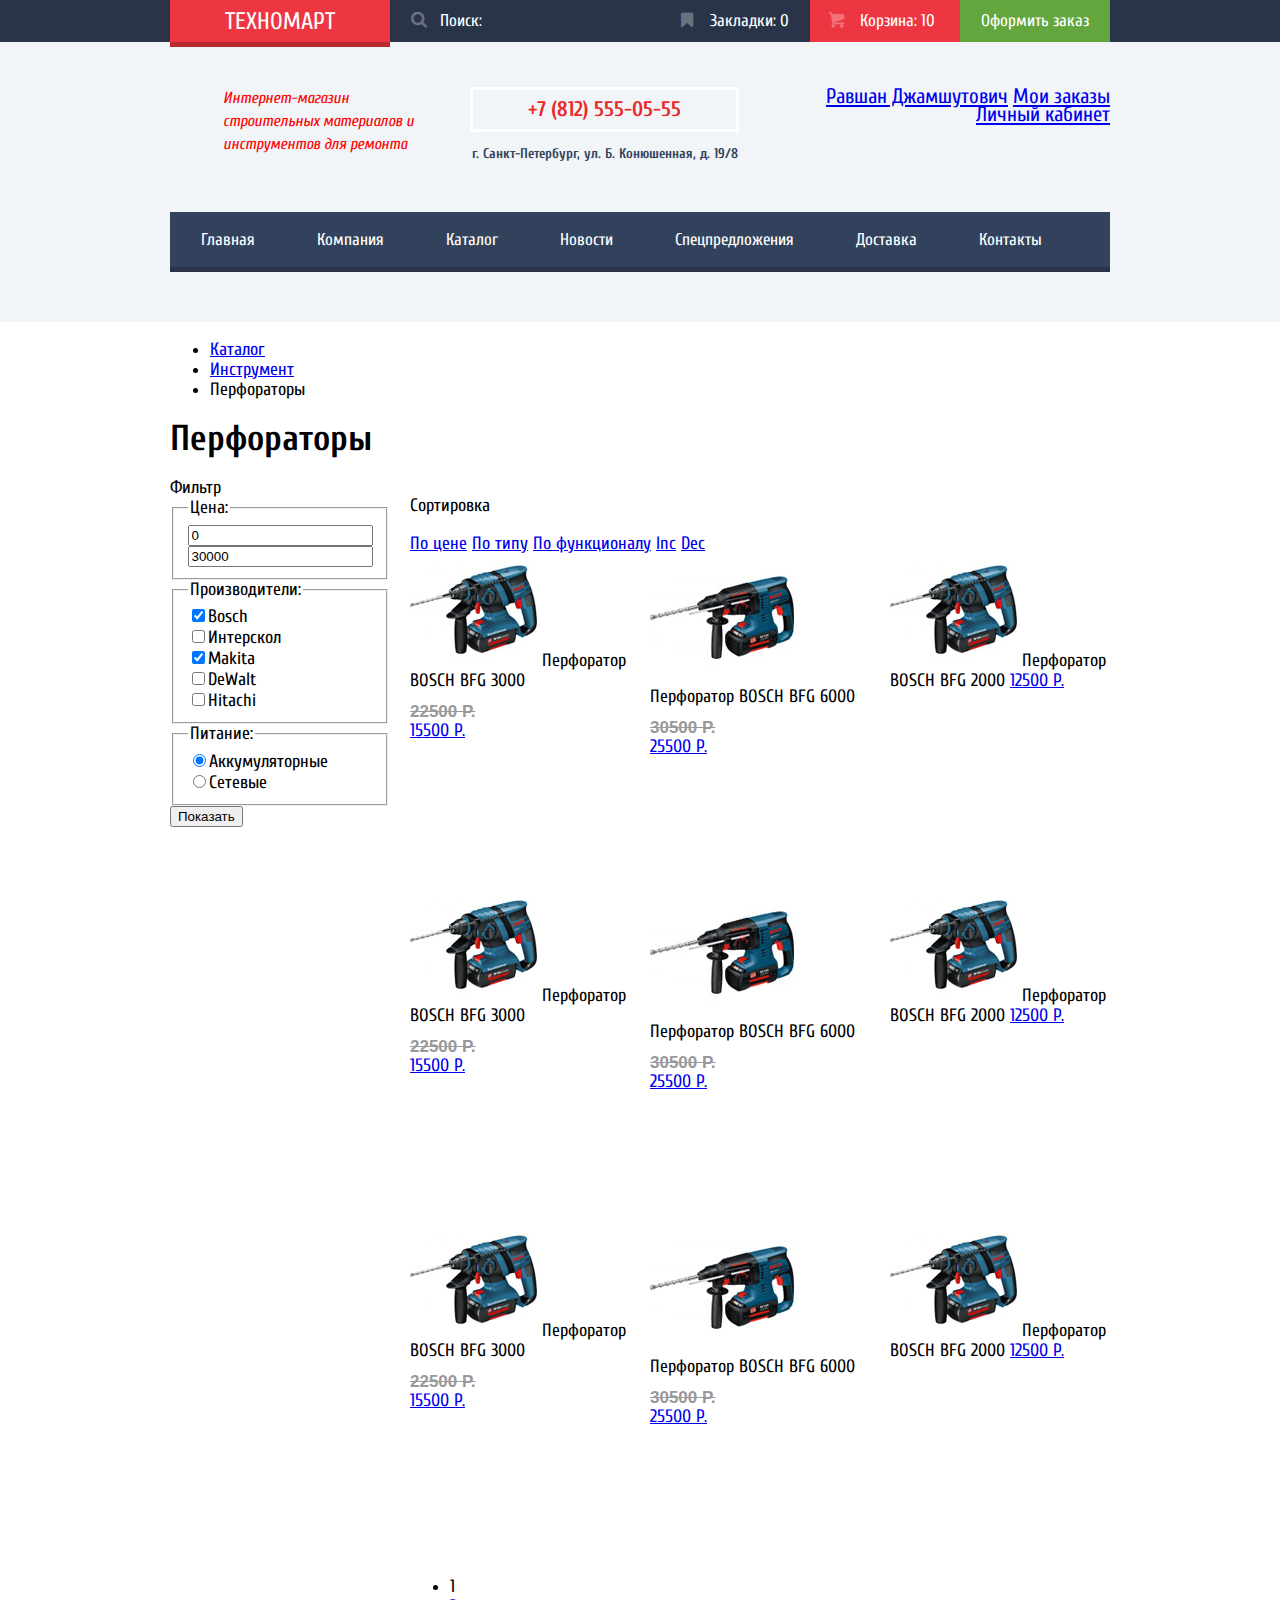
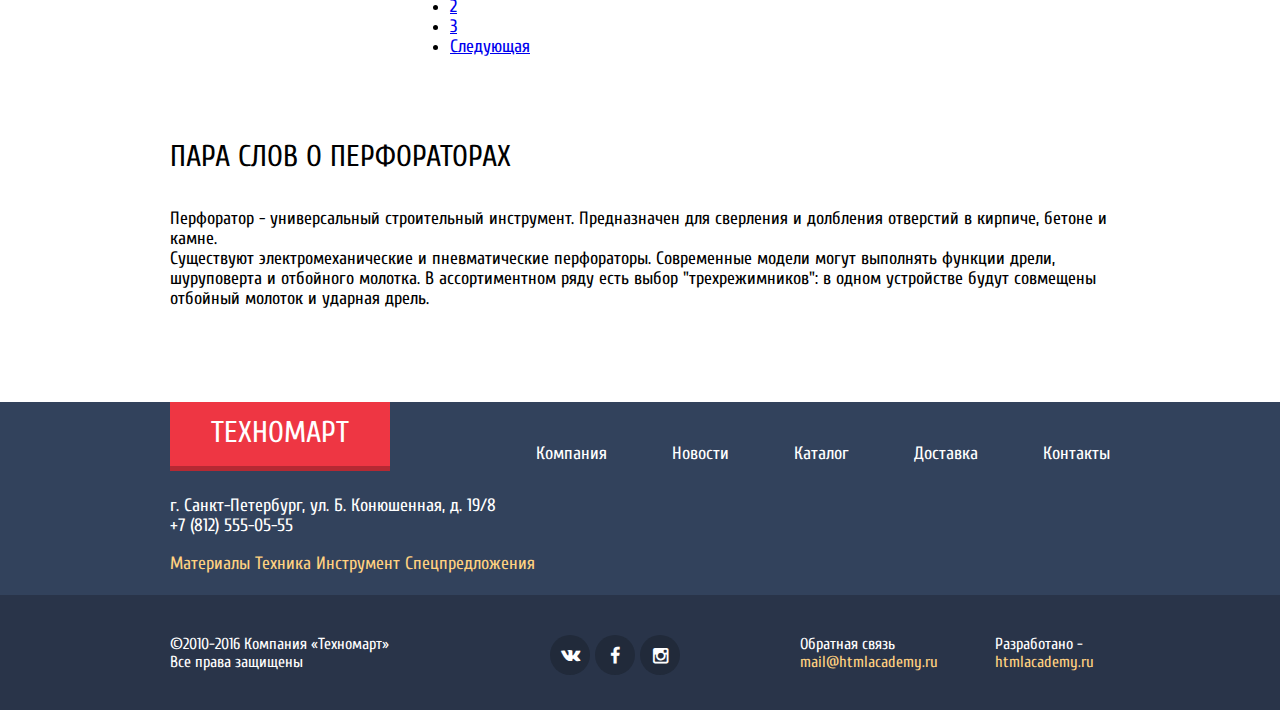
==== catalog.html @ 2d62b5fe "Стилизация блока контактов и футера." ====
<!DOCTYPE html>
<html>
  <head>
    <meta charset="utf-8">
    <title>Перфораторы</title>
    <link href='https://fonts.googleapis.com/css?family=Cuprum:400,400italic,700' rel='stylesheet' type='text/css'>
    <link href='https://fonts.googleapis.com/css?family=PT+Sans:700,400' rel='stylesheet' type='text/css'>
    <link href="css/style.css" rel="stylesheet">
  </head>
  <body>
    <header class="main-header">
      <div class="header-user-block">
        <div class="container clearfix">
          <a class="logo" href="#">Техномарт</a>
          <input type="search" name="search" id="search" value="Поиск:"><span></span>
          <a class="bookmarks" href="#">Закладки: 0</a>
          <a class="cart-full" href="#">Корзина: 10</a>
          <a class="cart-order" href="#">Оформить заказ</a>
        </div>
      </div>
      <div class="header">
        <div class="container clearfix">
          <div class="shop-description">Интернет-магазин строительных материалов и инструментов для ремонта</div>
          <div class="header-contacts">
            <div class="phone">+7 (812) 555-05-55</div>
            <div class="address">г. Санкт-Петербург, ул. Б. Конюшенная, д. 19/8</div>
          </div>
          <div class="authorization">
            <a class="prifile" href="#">Равшан Джамшутович</a>
            <a href="#">Мои заказы</a>
            <a href="#">Личный кабинет</a>
          </div>
          <nav class="header-navigation">
            <ul>
              <li><a href="#">Главная</a></li>
              <li><a href="#">Компания</a></li>
              <li><a href="#">Каталог</a></li>
              <li><a href="#">Новости</a></li>
              <li><a href="#">Спецпредложения</a></li>
              <li><a href="#">Доставка</a></li>
              <li><a href="#">Контакты</a></li>
            </ul>
          </nav>
        </div>
      </div>
    </header>

    <main class="container clearfix">
      <div class="breadcrumbs">
        <ul>
          <li><a href="#">Каталог</a></li>
          <li><a href="#">Инструмент</a></li>
          <li>Перфораторы</li>
        </ul>
      </div>
      <h1>Перфораторы</h1>
      <div class="filters">
        <span class="filter">Фильтр</span>
        <form action="#">
          <fieldset class="price">
            <legend>Цена:</legend>
            <div class="range-filter">
              <div class="range-controls">
                <div class="scale">
                  <div class="bar">
                  </div>
                </div>
                <div class="toggle min-toggle"></div>
                <div class="toggle max-toggle"></div>
              </div>
              <div class="price-controls">
                <input class="min-price" type="text" value="0">
                <input class="max-price" type="text" value="30000">
              </div>
            </div>
          </fieldset>
          <fieldset class="producers">
            <legend>Производители:</legend>
            <div class="label-input">
              <label for="producer1"><input type="checkbox" name="producer1" id="producer1" value="Bosch" checked>Bosch</label>
            </div>
            <div class="label-input">
              <label for="producer2"><input type="checkbox" name="producer2" id="producer2" value="Интерскол">Интерскол</label>
            </div>
            <div class="label-input">
              <label for="producer3"><input type="checkbox" name="producer3" id="producer3" value="Makita" checked>Makita</label>
            </div>
            <div class="label-input">
              <label for="producer4"><input type="checkbox" name="producer4" id="producer4" value="DeWalt">DeWalt</label>
            </div>
            <div class="label-input">
              <label for="producer5"><input type="checkbox" name="producer5" id="producer5" value="Hitachi">Hitachi</label>
            </div>
          </fieldset>
          <fieldset class="power">
            <legend>Питание:</legend>
            <div class="label-input">
              <label for="rechargable"><input type="radio" name="power" id="rechargable" value="rechargable" checked>Аккумуляторные</label>
            </div>
            <div class="label-input">
              <label for="net"><input type="radio" name="power" id="net" value="net">Сетевые</label>
            </div>
          </fieldset>
          <input type="submit" value="Показать">
        </form>
      </div>
      <div class="content">
        <div class="sorting">
          <p>Сортировка</p>
          <a href="#">По цене</a>
          <a href="#">По типу</a>
          <a href="#">По функционалу</a>
          <a class="sorting-inc" href="#">Inc</a>
          <a class="sorting-dec" href="#">Dec</a>
        </div>
        <section class="items">
          <div class="item">
            <img src="img/item-2.jpg" width="127" height="112" alt="Перфоратор Bosch BFG 3000">
            <span class="item-name">Перфоратор BOSCH BFG 3000</span>
            <span class="old-price">22500 Р.</span>
            <a href="#">15500 Р.</a>
          </div>
          <div class="item">
            <img src="img/item-3.jpg" width="144" height="128" alt="Перфоратор Bosch BFG 6000">
            <span class="item-name">Перфоратор BOSCH BFG 6000</span>
            <span class="old-price">30500 Р.</span>
            <a href="#">25500 Р.</a>
          </div>
          <div class="item">
            <img src="img/item-2.jpg" width="127" height="112" alt="Перфоратор Bosch BFG 2000">
            <span class="item-name">Перфоратор BOSCH BFG 2000</span>
            <a href="#">12500 Р.</a>
          </div>
          <div class="item">
            <img src="img/item-2.jpg" width="127" height="112" alt="Перфоратор Bosch BFG 3000">
            <span class="item-name">Перфоратор BOSCH BFG 3000</span>
            <span class="old-price">22500 Р.</span>
            <a href="#">15500 Р.</a>
          </div>
          <div class="item">
            <img src="img/item-3.jpg" width="144" height="128" alt="Перфоратор Bosch BFG 6000">
            <span class="item-name">Перфоратор BOSCH BFG 6000</span>
            <span class="old-price">30500 Р.</span>
            <a href="#">25500 Р.</a>
          </div>
          <div class="item">
            <img src="img/item-2.jpg" width="127" height="112" alt="Перфоратор Bosch BFG 2000">
            <span class="item-name">Перфоратор BOSCH BFG 2000</span>
            <a href="#">12500 Р.</a>
          </div>
          <div class="item">
            <img src="img/item-2.jpg" width="127" height="112" alt="Перфоратор Bosch BFG 3000">
            <span class="item-name">Перфоратор BOSCH BFG 3000</span>
            <span class="old-price">22500 Р.</span>
            <a href="#">15500 Р.</a>
          </div>
          <div class="item">
            <img src="img/item-3.jpg" width="144" height="128" alt="Перфоратор Bosch BFG 6000">
            <span class="item-name">Перфоратор BOSCH BFG 6000</span>
            <span class="old-price">30500 Р.</span>
            <a href="#">25500 Р.</a>
          </div>
          <div class="item">
            <img src="img/item-2.jpg" width="127" height="112" alt="Перфоратор Bosch BFG 2000">
            <span class="item-name">Перфоратор BOSCH BFG 2000</span>
            <a href="#">12500 Р.</a>
          </div>
        </section>
        <ul class="paginator">
          <li>1</li>
          <li><a href="#">2</a></li>
          <li><a href="#">3</a></li>
          <li><a href="#">Следующая</a></li>
        </ul>
      </div>
    </main>

    <section class="about-product">
      <div class="container">
        <div class="product-description">
          <h2>Пара слов о перфораторах</h2>
          <p>
            Перфоратор - универсальный строительный инструмент. Предназначен для сверления и долбления отверстий в кирпиче,
            бетоне и камне.<br>
            Существуют электромеханические и пневматические перфораторы. Современные модели могут выполнять функции дрели,
            шуруповерта и отбойного молотка. В ассортиментном ряду есть выбор "трехрежимников": в одном устройстве будут
            совмещены отбойный молоток и ударная дрель.
          </p>
        </div>
      </div>
    </section>

    <footer class="main-footer">
      <div class="container">
        <nav class="footer-navigation">
          <a class="logo">Техномарт</a>
          <ul>
            <li><a href="#">Компания</a></li>
            <li><a href="#">Новости</a></li>
            <li><a href="#">Каталог</a></li>
            <li><a href="#">Доставка</a></li>
            <li><a href="#">Контакты</a></li>
          </ul>
        </nav>
        <section class="footer-contacts clearfix">
          <p>
            г. Санкт-Петербург, ул. Б. Конюшенная, д. 19/8<br>
            +7 (812) 555-05-55
          </p>
          <a href="#">Материалы</a>
          <a href="#">Техника</a>
          <a href="#">Инструмент</a>
          <a href="#">Спецпредложения</a>
        </section>
      </div>
    </footer>
    <footer class="copyright-footer">
      <div class="container clearfix">
        <div class="copyright">
          &copy;2010-2016 Компания &laquo;Техномарт&raquo;<br>
          Все права защищены
        </div>
        <div class="copyright-footer-social">
          <a class="social-btn social-btn-vk" href="#">Вконтакте</a>
          <a class="social-btn social-btn-fb" href="#">Фейсбук</a>
          <a class="social-btn social-btn-inst" href="#">Инстаграм</a>
        </div>
        <div class="footer-mailto">
          Обратная связь<br>
          <a href="mailto:mail@htmlacademy.ru">mail@htmlacademy.ru</a>
        </div>
        <div class="footer-site">
          Разработано - <br>
          <a href="http://htmlacademy.ru">htmlacademy.ru</a>
        </div>
      </div>
    </footer>
  </body>
</html>
---- css/style.css ----
body {
  margin: 0;
  padding:0;
  color: black;
  font-weight: normal;
  font-family: 'Cuprum', 'Arial', sans-serif;
  font-size: 18px;
  line-height: 20px;
}

@font-face {
  font-weight: normal;
  font-style: normal;

  font-family: "symbols-technomart";
  src: url("../fonts/symbols-technomart.woff") format("woff"),
       url("../fonts/symbols-technomart.woff2") format("woff2");
}

[class^="icon-"]::before,
[class*=" icon-"]::before {
  display: inline-block;
  width: 1em;
  margin-right: 0.2em;
  margin-left: 0.2em;

  font-weight: normal;
  line-height: 1em;
  font-family: "symbols-technomart";
  text-align: center;
  text-transform: none;
  text-decoration: inherit;
  font-style: normal;
  font-variant: normal;

  speak: none;
}

.icon-left::before { content: "\3c"; } /* "&lt;" */
.icon-right::before { content: "\3e"; } /* "&gt;" */
.icon-basket::before { content: "\62"; } /* "b" */
.icon-facebook::before { content: "\66"; } /* "f" */
.icon-twitter::before { content: "\74"; } /* "t" */
.icon-vk::before { content: "\76"; } /* "v" */
.icon-up::before { content: "\2c4"; } /* "˄" */
.icon-down::before { content: "\2c5"; } /* "˅" */
.icon-left-big::before { content: "\2190"; } /* "←" */
.icon-right-big::before { content: "\2192"; } /* "→" */
.icon-login::before { content: "\2386"; } /* "⎆" */
.icon-logout::before { content: "\241b"; } /* "␛" */
.icon-up-dir::before { content: "\25b2"; } /* "▲" */
.icon-down-dir::before { content: "\25bc"; } /* "▼" */
.icon-circle::before { content: "\25cb"; } /* "○" */
.icon-circle-dot::before { content: "\25cf"; } /* "●" */
.icon-star::before { content: "\2605"; } /* "★" */
.icon-check-off::before { content: "\2610"; } /* "☐" */
.icon-check-on::before { content: "\2611"; } /* "☑" */
.icon-youtube::before { content: "\f39e"; } /* "" */
.icon-home::before { content: "🏠"; } /* "\1f3e0" */
.icon-user::before { content: "👨"; } /* "\1f468" */
.icon-phone::before { content: "📞"; } /* "\1f4de" */
.icon-instagramm::before { content: "📷"; } /* "\1f4f7" */
.icon-search::before { content: "🔍"; } /* "\1f50d" */
.icon-bookmark::before { content: "🔖"; } /* "\1f516" */

h1 {
  color: black;
  font-weight: bold;
  font-family: 'Cuprum', 'Arial', sans-serif;
  font-size: 36px;
  line-height: 30px;
}

h2 {
  font-weight: normal;
  font-family: 'Cuprum', 'Arial', sans-serif;
  font-size: 30px;
  line-height: 24px;
  color: black;
  text-transform: uppercase;
  margin: 0;
  margin-bottom: 40px;
  padding: 0;
}

h3 {
  color: #32425c;
  font-family: 'Cuprum', 'Arial', sans-serif;
  font-size: 36px;
  line-height: 24px;
  font-weight: normal;
  padding: 0;
  margin-top: 6px;
  margin-bottom: 27px;
  text-transform: uppercase;
}

.clearfix::after {
  content: "";
  display: table;
  clear: both;
}

.header {
  height: 280px;
  background-color: #f1f5f7;
  color: black;
}

.header-user-block a {
  color: white;
  text-decoration: none;
}

.header-user-block {
  height: 42px;
  background-color: #293449;
}

.header-user-block .container {
  font-size: 0;
}

a.logo {
  display: inline-block;
  vertical-align: middle;
  text-align: center;
  width: 220px;
  height: 32px;
  padding-top: 10px;
  background-color: #ee3643;
  box-shadow: 0 5px 0 0 #b52933;
  font-size: 24px;
  line-height: 24px;
  text-transform: uppercase;
  color: white;
}

a.logo:hover {
  background-color: #ca2c37;
}

a.logo:active {
  background-color: #ba2732;
}

input[type="search"] {
  display: inline-block;
  vertical-align: middle;
  width: 270px;
  padding-left: 50px;
  padding-top: 12px;
  padding-bottom: 12px;
  background-color: #293449;
  color: white;
  font-family: inherit;
  font-size: 17px;
  line-height: 18px;
  border: none;
}

input[type="search"]:hover {
  background-color: #212a3a;
}

input[type=search]+span {
  position: relative;
  display: inline-block;
  vertical-align: top;
}

input[type="search"]+span::before {
  content: "\1f50d";
  position: absolute;
  top: 11px;
  left: -250px;
  width: 17px;
  height: 17px;
  line-height: 17px;
  text-align: center;
  font-family: 'symbols-technomart';
  font-size: 17px;
  color: #ffffff;
  opacity: 0.3;
}

input[type="search"]:hover+span::before,
.bookmarks:hover::before,
.cart-empty:hover::before,
.cart-full:hover::before {
  opacity: 1;
}

input[type="search"]:focus {
  background-color: white;
  color: black;
}

input[type="search"]:focus+span::before {
  color: #ee3643;
  opacity: 1;
  outline: none;
}

.bookmarks {
  display: inline-block;
  vertical-align: middle;
  position: relative;
  width: 100px;
  font-size: 17px;
  line-height: 18px;
  padding-left: 50px;
  padding-top: 12px;
  padding-bottom: 12px;
}

.bookmarks:hover,
.cart-empty:hover {
  background-color: #212a3a;
}

.bookmarks:active,
.cart-empty:active {
  background-color: #161d29;
  opacity: 0.6;
}

.bookmarks::before {
  content: "\1f516";
  position: absolute;
  top: 12px;
  left: 18px;
  width: 17px;
  height: 17px;
  line-height: 18px;
  text-align: center;
  font-family: 'symbols-technomart';
  font-size: 17px;
  font-style: normal;
  color: #ffffff;
  opacity: 0.3;
}

.cart-empty,
.cart-full {
  display: inline-block;
  vertical-align: middle;
  position: relative;
  width: 100px;
  padding-left: 50px;
  padding-top: 12px;
  padding-bottom: 12px;
  font-size: 17px;
  line-height: 18px;
}

.cart-full {
  background-color: #ee3643;
}

.cart-order {
  display: inline-block;
  vertical-align: middle;
  right: 0;
  width: 150px;
  text-align: center;
  font-size: 17px;
  line-height: 42px;
  background-color: #63a63e;
}

.cart-order:hover {
  background-color: #5fbb2d;
}

.cart-order:active {
  background-color: #518534;
}

.cart-empty::before,
.cart-full::before {
  content: "\62";
  position: absolute;
  top: 12px;
  left: 18px;
  width: 17px;
  height: 17px;
  line-height: 18px;
  text-align: center;
  font-family: 'symbols-technomart';
  font-size: 17px;
  font-style: normal;
  color: #ffffff;
  opacity: 0.3;
}

.container {
  width: 940px;
  padding: 0 10px;
  margin: 0 auto;
}

.shop-description {
  float: left;
  width: 197px;
  padding-top: 45px;
  padding-left: 53px;
  font-family: 'Cuprum', 'Arial', sans-serif;
  font-style: italic;
  color: red;
  font-size: 16px;
  line-height: 23px;
}

.header-contacts {
  float: left;
  width: 270px;
  margin-left: 50px;
}

.header-contacts .phone {
  width: 263px;
  margin-top: 45px;
  margin-bottom: 10px;
  font-size: 21px;
  line-height: 39px;
  font-weight: bold;
  text-align: center;
  color: #e9292a;
  border: 3px solid white;
}

.header-contacts .address {
  min-width: 270px;
  text-align: center;
  font-size: 14px;
  font-weight: bold;
  line-height: 24px;
  color: #32425c;
}

.authorization {
  float: right;
  width: 300px;
  margin-top: 45px;
  text-align: right;
  font-size: 21px;
  line-height: 18px;
}

.login {
  display: inline-block;
  vertical-align: top;
  position: relative;
  text-align: left;
  color: #000000;
  text-decoration: none;
  width: 75px;
  background-color: white;
  padding-left: 45px;
  padding-top: 12px;
  padding-bottom: 12px;
}

.login::before {
  content: "\2386";
  position: absolute;
  top: 12px;
  left: 16px;
  width: 19px;
  height: 16px;
  line-height: 18px;
  text-align: center;
  font-family: 'symbols-technomart';
  font-size: 22px;
  font-style: normal;
  color: #c5c5c5;
}

.login:hover::before {
  color: #32425c;
}

.login:hover,
.registration:hover {
  color: #ee3643;
}

.login:active,
.registration:active {
  color: #b2b2b2;
}

.registration {
  display: inline-block;
  vertical-align: top;
  text-align: center;
  color: #000000;
  text-decoration: none;
  width: 150px;
  background-color: white;
  padding-top: 12px;
  padding-bottom: 12px;
}

.header-navigation {
  float: left;
  width: 940px;
  background-color: #32425c;
  margin-top: 46px;
  box-shadow: 0 5px 0 0 #293449;
}

.header-navigation ul {
  display: block;
  height: 55px;
  margin: 0;
  padding: 0;
  font-size: 0;
}

.header-navigation li {
  display: inline-block;
  vertical-align: top;
}

.header-navigation a {
  display: block;
  padding: 19px 31px;
  color: white;
  text-decoration: none;
  font-size: 17px;
  line-height: 17px;
}

.header-navigation a:hover {
  background-color: #293449;
}

.header-navigation a:active {
  background-color: #1d2739;
  color: #868c95;
}

.promo-block {
  margin-top: 60px;
  margin-bottom: 53px;
  position: relative;
}

.new::before {
  content: "new";
  position: absolute;
  top: 15px;
  right: 8px;
  font-family: 'PTSans', 'Arial', sans-serif;
  font-size: 16px;
  line-height: 18px;
  color: white;
  transform: rotate(45deg);
}

.promo {
  width: 277px;
  height: 100px;
  padding-top: 23px;
  padding-left: 23px;
  position: relative;
  margin-bottom: 20px;
  font-family: 'Cuprum', 'Arial', sans-serif;
}

.promo span {
  font-weight: bold;
  font-size: 24px;
  line-height: 30px;
  color: white;
}

.promo a {
  display: block;
  width: 135px;
  padding-top: 10px;
  padding-bottom: 10px;
  margin-top: 12px;
  font-size: 14px;
  line-height: 18px;
  color: white;
  text-align: center;
  text-transform: uppercase;
  text-decoration: none;
  border-radius: 3px;
  background-color: rgba(0,0,0,0.1);
}

.promo a:hover {
  background-color: rgba(0,0,0,0.2);
}

.promo a:active {
  background-color: rgba(0,0,0,0.3);
}

.materials {
  float: left;
  margin-right: 10px;
  background: #f6b22d url("../img/materials.png") no-repeat 210px 50%;
}

.tool {
  float: left;
  margin-left: 10px;
  margin-right: 10px;
  background: #4aafde url("../img/instruments.png") no-repeat 195px 50%;
}

.tech {
  float: left;
  margin-left: 10px;
  background: #cc79d1 url("../img/tech.png") no-repeat 190px 50%;
}

.view-port {
  float: left;
  width: 620px;
}

.slide {
  position: relative;
}

.slide-name {
  position: absolute;
  top: 27px;
  left: 25px;
  font-weight: bold;
  font-size: 36px;
  line-height: 30px;
  text-transform: uppercase;
  color: white;
}

.slide-description {
  position: absolute;
  top: 63px;
  left: 25px;
  font-family: 'PTSans', 'Arial', sans-serif;
  font-size: 18px;
  line-height: 24px;
  color: white;
}

.button {
  font-family: 'Cuprum', 'Arial', sans-serif;
  font-weight: normal;
  font-size: 14px;
  line-height: 18px;
  text-transform: uppercase;
  text-decoration: none;
  color: white;
  background-color: #ee3643;
  border-radius: 3px;
  padding-top: 10px;
  padding-bottom: 10px;
}

.button:hover {
  background-color: #ca2c37;
}

.button:active {
  background-color: #ba2732;
}

.promo-slider-btn {
  position: absolute;
  left: 25px;
  bottom: 22px;
  padding-left: 49px;
  padding-right: 45px;
}

.sale {
  float: right;
  background: #85d179 url("../img/sale.png") no-repeat 195px 50%;
}

.delivery {
  float: right;
  background: #f6b22d url("../img/delivery.png") no-repeat 190px 50%;
}

.item-list,
.producer-list {
  font-size: 0px;
  margin-top: 20px;
}

.popular-goods-header,
.popular-producers-header {
  height: 90px;
  padding-left: 30px;
  padding-right: 24px;
  background-color: #f7f3ec;
}

.popular-goods-header span,
.popular-producers-header span {
  display: inline-block;
  vertical-align: middle;
  float: left;
  margin-top: 32px;
  font-size: 30px;
  line-height: 30px;
  text-transform: uppercase;
  color: #32425c;
}

.popular-goods-btn,
.popular-producers-btn {
  display: inline-block;
  vertical-align: middle;
  width: 252px;
  text-align: center;
  float: right;
  margin-top: 25px;
}

.popular-goods-btn:hover,
.popular-producers-btn:hover {
  background-color: #ca2c37;
}

.popular-goods-btn:active,
.popular-producers-btn:active {
  background-color: #ba2732;
}

.popular-item {
  display: inline-block;
  vertical-align: top;
  position: relative;
  width: 220px;
  min-height: 315px;
  margin-right: 20px;
  margin-bottom: 20px;
  font-size: 18px;
  line-height: 20px;
  text-align: center;
  outline: 1px solid #e5e5e5;
}

.popular-item .img {
  position: relative;
  width: 218px;
  height: 180px;
}

.popular-item img,
.popular-producer img { /*картинка любого размера центруется внутри блока .img*/
  position: absolute;
  top: 0;
  left: 0;
  right: 0;
  bottom: 0;
  margin: auto;
}

.popular-item-name {
  font-family: 'PTSans', 'Arial', sans-serif;
  font-weight: bold;
  font-size: 18px;
  line-height: 20px;
}

.old-price {
  display: block;
  margin-top: 12px;
  font-family: 'PTSans', 'Arial', sans-serif;
  font-weight: bold;
  font-size: 17px;
  line-height: 18px;
  text-decoration: line-through;
  color: #999999;
}

.price-btn {
  display: block;
  position: absolute;
  bottom: 20px;
  left: 42px;
  width: 100px;
  font-family: 'PTSans', 'Arial', sans-serif;
  font-weight: bold;
  font-size: 17px;
  line-height: 18px;
  color: white;
  text-decoration: none;
  text-transform: uppercase;
  text-align: left;
  background-color: #ee3643;
  border-radius: 3px;
  padding-top: 10px;
  padding-bottom: 10px;
  padding-left: 34px;
}

.price-btn::after {
  content: "";
    position: absolute;
    top: 0;
    right: -19px;
    width: 0;
    height: 0;
    border-style: solid;
    border-width: 19px;
    border-color: #fff #fff #fff transparent;
}

.popular-producer {
  display: inline-block;
  vertical-align: top;
  width: 220px;
  height: 143px;
  margin-right: 20px;
  margin-bottom: 20px;
  font-size: 18px;
  outline: 1px solid #e5e5e5;
}

.popular-producer a {
  display: block;
  width: 100%;
  height: 100%;
  position: relative;
}

.popular-item:nth-child(4n),
.popular-producer:nth-child(4n) {
  margin-right: 0px;
}

.services {
  position: relative;
  background-color: #f2f6f8;
  margin-top: 65px;
  padding-top: 65px;
}

.services-header {
  margin-bottom: 60px;
}

.services-header p {
  font-family: 'PTSans', 'Arial', sans-serif;
  font-size: 13px;
  line-height: 24px;
}

.services-sections {
  display: block;
  position: relative;
  float: left;
  width: 240px;
  margin: 0;
  padding: 0;
}

.services-sections::after {
  position: absolute;
  content: "";
  width: 10px;
  height: 260px;
  right: 0;
  top: -35px;
  background: url("../img/service-shadow.png") no-repeat;
}

.services-sections li {
  display: block;
  width: 217px;
  background-color: #32425c;
  font-family: 'Cuprum', 'Arial', sans-serif;
  font-weight: bold;
  font-size: 21px;
  line-height: 30px;
  color: #ffffff;
  list-style: none;
  padding-top: 15px;
  padding-bottom: 15px;
  padding-left: 23px;
  border-top: 1px solid #405069;
  border-bottom: 1px solid #293449;
}

.services-sections li:hover {
  background-color: #293449;
}

.services-sections li.active {
  background-color: #ffffff;
  color: #32425c;
  border: none;
}

.service-description {
  float: left;
  width: 300px;
  margin-left: 80px;
}

.service-description p {
  font-family: 'PTSans', 'Arial', sans-serif;
  font-size: 13px;
  line-height: 24px;
}

.service {
  width: 100%;
  height: 284px;
}

.delivery-service {
  background: url("../img/service-delivery.png") no-repeat right bottom;
}

.guarantee-service {
  background: url("../img/service-guarantee.png") no-repeat right bottom;
}

.credit-service {
  background: url("../img/service-credit.png") no-repeat right bottom;
}

.about {
  margin-bottom: 85px;
  padding-top: 80px;
}

.about p {
  font-family: 'PTSans', 'Arial', sans-serif;
  font-size: 13px;
  line-height: 24px;
  margin-top: 20px;
  margin-bottom: 20px;
}

.transport-companies {
  margin: 0;
  padding: 0;
  padding-left: 36px;
  padding-bottom: 27px;
  list-style: none;
}

.transport-companies li {
  position: relative;
  margin-bottom: 18px;
}

.transport-companies li::before {
  position: absolute;
  content: "";
  left: -36px;
  top: 50%;
  width: 25px;
  height: 2px;
  background-color: #fb565a;
}

.more-btn {
  min-width: 220px;
  display: inline-block;
  vertical-align: middle;
  text-align: center;
}

.about-company {
  float: left;
  width: 550px;
}

.about-contacts {
  float: right;
  width: 300px;
}

.map {
  display: block;
  margin-bottom: 40px;
}

.feedback-btn {
  display: inline-block;
  vertical-align: middle;
  text-align: center;
  min-width: 300px;
}

.main-footer {
  height: 193px;
  background-color: #32425c;
  color: white;
}

.main-footer a {
  color: white;
  text-decoration: none;
}

.main-footer li>a:hover {
  text-decoration: underline;
}

.main-footer li>a:active {
  opacity: 0.5;
  text-decoration: none;
}

.main-footer .logo {
  font-size: 30px;
  line-height: 30px;
  padding-top: 16px;
  padding-bottom: 16px;
}

.footer-navigation ul {
  padding: 0;
  margin: 0;
  list-style: none;
  display: block;
  float: right;
  font-size: 18px;
  line-height: 24px;
}

.footer-navigation li {
  display: inline-block;
  vertical-align: bottom;
  margin-top: 40px;
  margin-left: 60px;
}

.copyright-footer {
  padding-top: 40px;
  padding-bottom: 35px;
  background-color: #293449;
  color: white;
  font-size: 16px;
  line-height: 18px;
}

.copyright-footer a {
  color: #ffd180;
  text-decoration: none;
}

.copyright {
  float: left;
  width: 230px;
}

.copyright-footer-social {
  float: left;
  width: 150px;
  margin-left: 150px;
  font-size: 0;
}

.social-btn {
  display: inline-block;
  vertical-align: middle;
  position: relative;
  width: 40px;
  height: 40px;
  margin-right: 5px;
  background-color: #212a3a;
  border-radius: 20px;
}

.social-btn-vk::before {
  content: "\76";
  position: absolute;
  top: 15px;
  left: 11px;
  text-align: center;
  font-family: 'symbols-technomart';
  font-size: 18px;
  line-height: 11px;
  color: #ffffff;
}

.social-btn-fb::before {
  content: "\66";
  position: absolute;
  top: 16px;
  left: 15px;
  text-align: center;
  font-family: 'symbols-technomart';
  font-size: 18px;
  line-height: 11px;
  color: #ffffff;
}

.social-btn-inst::before {
  content: "\1f4f7";
  position: absolute;
  top: 16px;
  left: 13px;
  text-align: center;
  font-family: 'symbols-technomart';
  font-size: 18px;
  line-height: 11px;
  color: #ffffff;
}

.footer-mailto {
  float: left;
  min-width: 140px;
  margin-left: 100px;
}

.footer-site {
  float: right;
  min-width: 115px;
}

.footer-contacts {
  margin-top: 30px;
}

.footer-contacts .address {
  float: left;
  width: 340px;
}

.footer-contacts ul {
  padding: 0;
  margin: 0;
  list-style: none;
  display: block;
  float: right;
  font-size: 18px;
  line-height: 24px;
}

.footer-contacts li {
  display: inline-block;
  vertical-align: top;
  margin-left: 60px;
}

.footer-contacts a {
  color: #ffd180;
}

/*---------------------------
Контент на странице каталога
-----------------------------*/
.filters {
  float: left;
  width: 220px;
}

.content {
  float: right;
  width: 700px;
}

.items {
  font-size: 0px;
}

.item {
  display: inline-block;
  vertical-align: top;
  width: 220px;
  min-height: 315px;
  margin-right: 20px;
  margin-bottom: 20px;
  font-size: 18px;
}

.item:nth-child(3n) {
  margin-right: 0px;
}

.about-product {
  padding-top: 70px;
  padding-bottom: 75px;
}

/*div, nav, main, header {
  outline: 1px solid black;
}*/
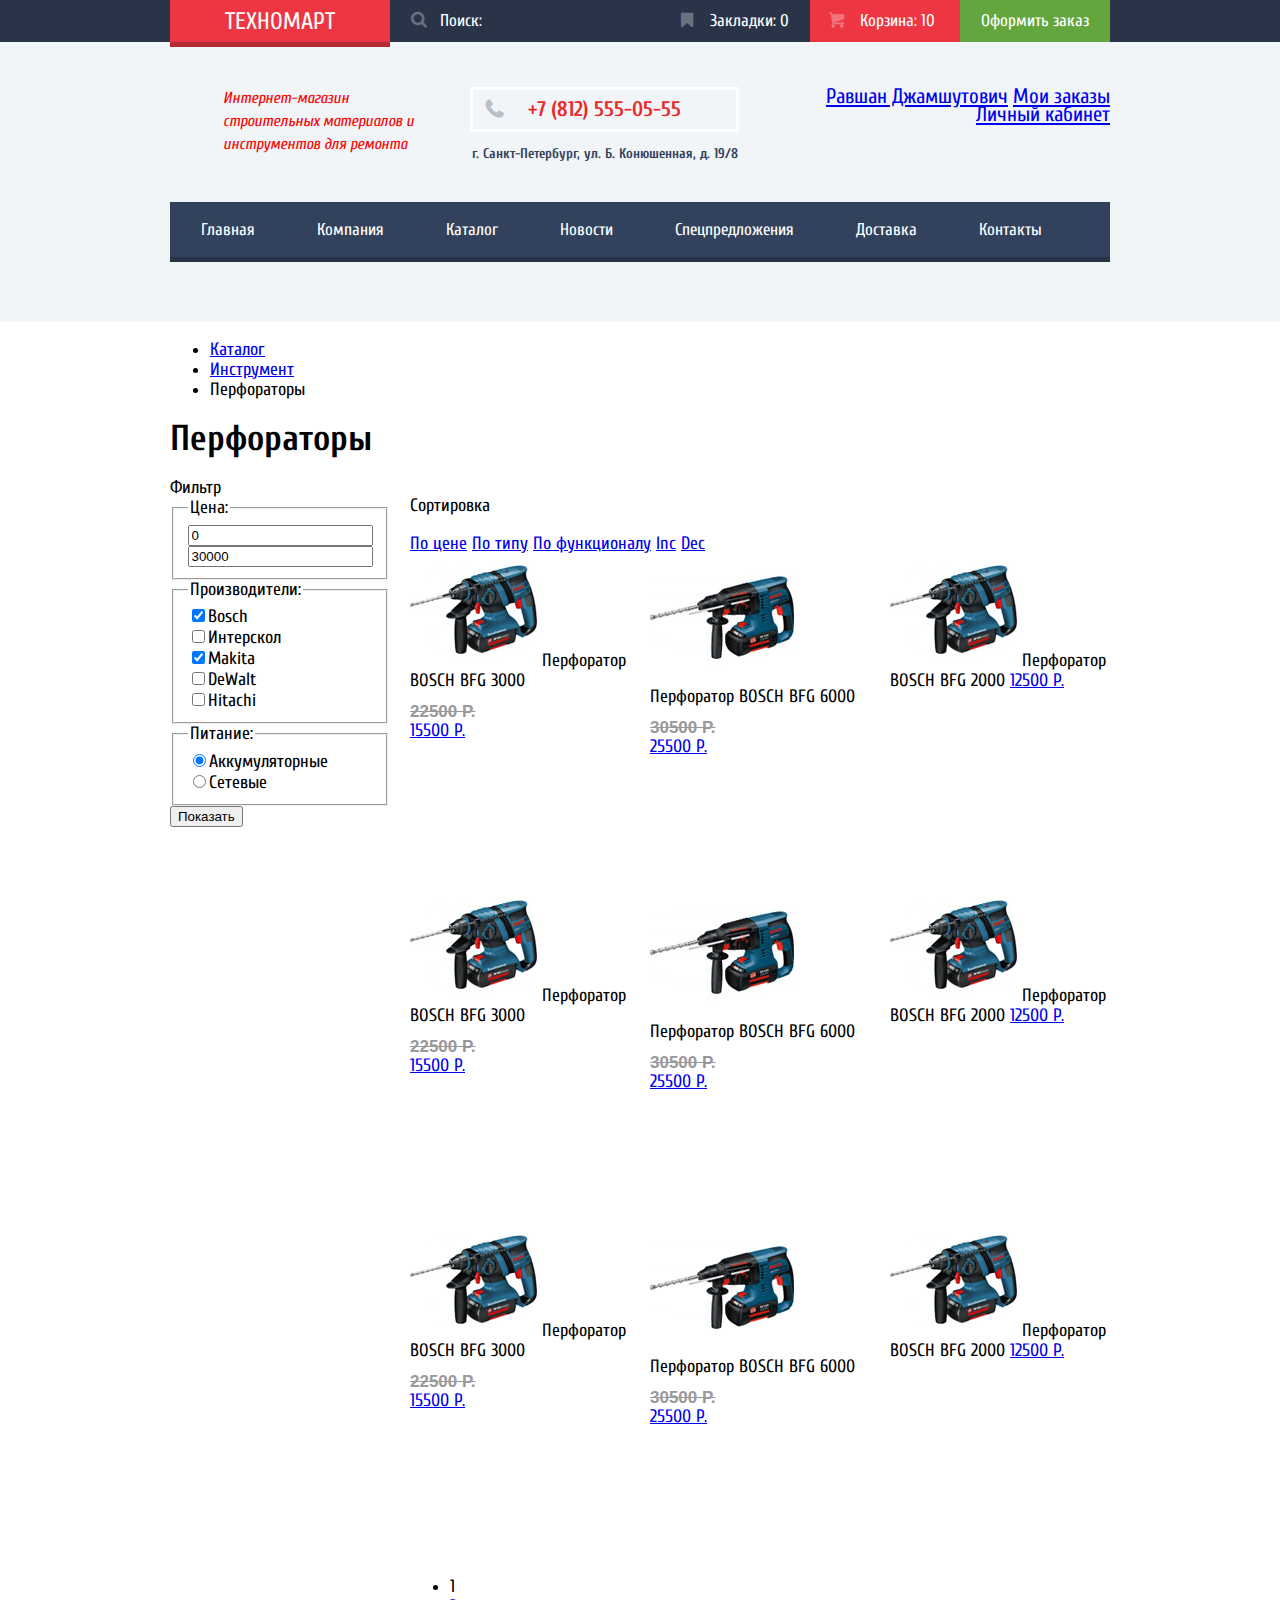
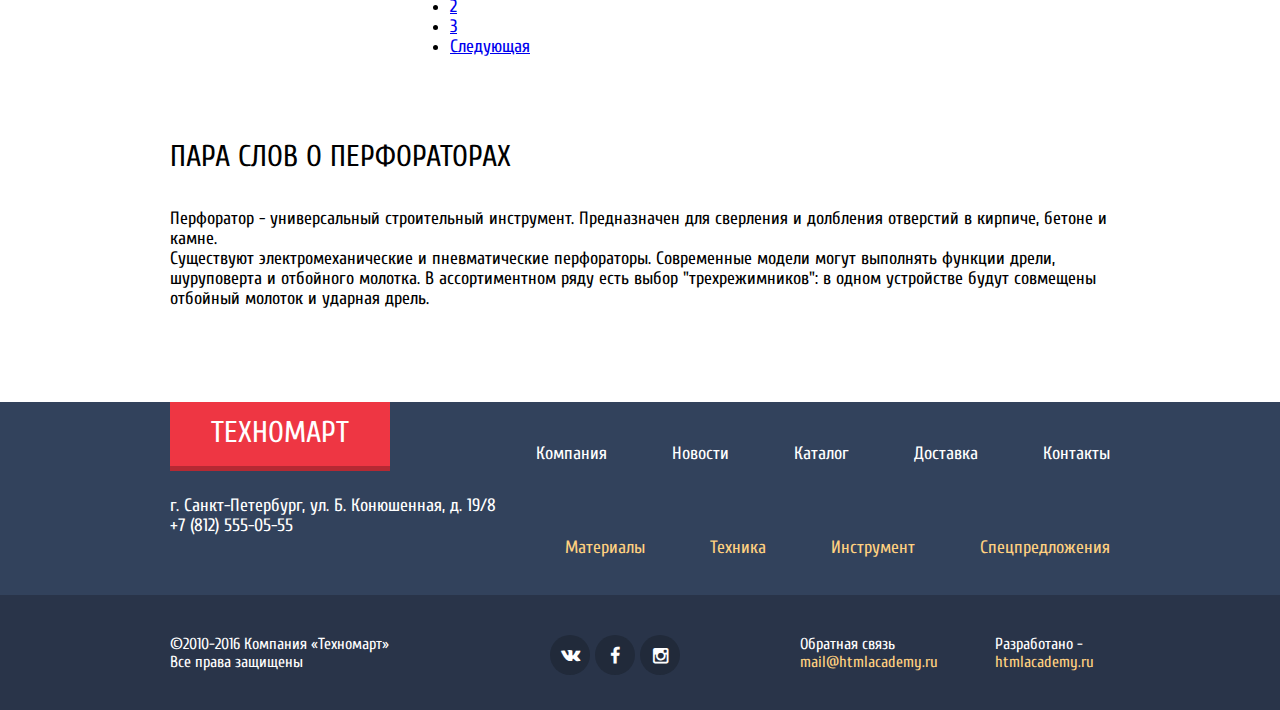
==== commit bc4a2a70: "Стилизация модальных окон" ====
--- a/catalog.html
+++ b/catalog.html
@@ -203,14 +203,16 @@
           </ul>
         </nav>
         <section class="footer-contacts clearfix">
-          <p>
+          <div class="address">
             г. Санкт-Петербург, ул. Б. Конюшенная, д. 19/8<br>
             +7 (812) 555-05-55
-          </p>
-          <a href="#">Материалы</a>
-          <a href="#">Техника</a>
-          <a href="#">Инструмент</a>
-          <a href="#">Спецпредложения</a>
+          </div>
+          <ul>
+            <li><a href="#">Материалы</a></li>
+            <li><a href="#">Техника</a></li>
+            <li><a href="#">Инструмент</a></li>
+            <li><a href="#">Спецпредложения</a></li>
+          </ul>
         </section>
       </div>
     </footer>
--- a/css/style.css
+++ b/css/style.css
@@ -90,8 +90,9 @@
   line-height: 24px;
   font-weight: normal;
   padding: 0;
+  margin: 0;
   margin-top: 6px;
-  margin-bottom: 27px;
+  margin-bottom: 35px;
   text-transform: uppercase;
 }
 
@@ -319,6 +320,7 @@
 }
 
 .header-contacts .phone {
+  position: relative;
   width: 263px;
   margin-top: 45px;
   margin-bottom: 10px;
@@ -328,6 +330,19 @@
   text-align: center;
   color: #e9292a;
   border: 3px solid white;
+}
+
+.header-contacts .phone::before {
+  content: "\1f4de";
+  position: absolute;
+  top: 10px;
+  left: 13px;
+  text-align: center;
+  font-family: 'symbols-technomart';
+  font-size: 22px;
+  line-height: 18px;
+  font-style: normal;
+  color: #b7bfc8;
 }
 
 .header-contacts .address {
@@ -407,7 +422,7 @@
   float: left;
   width: 940px;
   background-color: #32425c;
-  margin-top: 46px;
+  margin-top: 36px;
   box-shadow: 0 5px 0 0 #293449;
 }
 
@@ -449,15 +464,14 @@
 }
 
 .new::before {
-  content: "new";
-  position: absolute;
-  top: 15px;
-  right: 8px;
-  font-family: 'PTSans', 'Arial', sans-serif;
-  font-size: 16px;
-  line-height: 18px;
-  color: white;
-  transform: rotate(45deg);
+  position: absolute;
+  top: 0;
+  right: 0;
+  width: 60px;
+  height: 60px;
+  content: '';
+  background: #000;
+  background: url('../img/new-flag.png') no-repeat 0 0;
 }
 
 .promo {
@@ -523,10 +537,43 @@
 .view-port {
   float: left;
   width: 620px;
+  position: relative;
+}
+
+.icon-left,
+.icon-right {
+    position: absolute;
+    width: 22px;
+    height: 40px;
+    top: 114px;
+    font-size: 45px;
+    line-height: 18px;
+    color: white;
+    cursor: pointer;
+}
+
+.icon-left {
+  left: 25px;
+}
+
+.icon-right {
+  right: 25px;
+}
+
+.icon-left::before,
+.icon-right::before {
+  width: 22px;
+  margin: 0;
+}
+
+.icon-left:hover,
+.icon-right:hover {
+  opacity: 0.5;
 }
 
 .slide {
   position: relative;
+  display: none;
 }
 
 .slide-name {
@@ -544,7 +591,6 @@
   position: absolute;
   top: 63px;
   left: 25px;
-  font-family: 'PTSans', 'Arial', sans-serif;
   font-size: 18px;
   line-height: 24px;
   color: white;
@@ -650,6 +696,20 @@
   outline: 1px solid #e5e5e5;
 }
 
+.popular-item:hover,
+.popular-producer:hover {
+  box-shadow: 0 10px 25px rgba(41,52,73,0.5);
+  outline: none;
+}
+
+.popular-item:hover .item-buy {
+  display: block;
+}
+
+.item-buy {
+  display: none;
+}
+
 .popular-item .img {
   position: relative;
   width: 218px;
@@ -664,6 +724,79 @@
   right: 0;
   bottom: 0;
   margin: auto;
+}
+
+.item-buy {
+  position: absolute;
+  top: 0;
+  left: 0;
+  width: 100%;
+  height: 180px;
+  background-color: white;
+}
+
+.to-cart {
+  display: block;
+  position: relative;
+  width: 134px;
+  margin-top: 45px;
+  margin-bottom: 7px;
+  margin-right: auto;
+  margin-left: auto;
+  text-align: center;
+  font-size: 14px;
+  text-transform: uppercase;
+  text-decoration: none;
+  color: white;
+  background-color: #63a63e;
+  padding-top: 10px;
+  padding-bottom: 10px;
+  border-radius: 3px;
+  box-shadow: inset 0 -3px 0 0 #367315;
+}
+
+.to-cart:hover {
+  background-color: #5fbb2d;
+}
+
+.to-cart:active {
+  background-color: #518534;
+  box-shadow: none;
+}
+
+.icon-basket::before {
+  position: absolute;
+  top: 11px;
+  left: 13px;
+  opacity: 0.3;
+}
+
+.icon-basket:hover::before {
+  opacity: 1;
+}
+
+.to-bookmarks {
+  display: block;
+  width: 128px;
+  margin-right: auto;
+  margin-left: auto;
+  text-align: center;
+  font-size: 14px;
+  text-transform: uppercase;
+  text-decoration: none;
+  color: #32425c;
+  padding-top: 7px;
+  padding-bottom: 7px;
+  border: 3px solid #63a63e;
+  border-radius: 3px;
+}
+
+.to-bookmarks:hover {
+  border-color: #32425c;
+}
+
+.to-bookmarks:active {
+  opacity: 0.3;
 }
 
 .popular-item-name {
@@ -707,14 +840,14 @@
 
 .price-btn::after {
   content: "";
-    position: absolute;
-    top: 0;
-    right: -19px;
-    width: 0;
-    height: 0;
-    border-style: solid;
-    border-width: 19px;
-    border-color: #fff #fff #fff transparent;
+  position: absolute;
+  top: 0;
+  right: -19px;
+  width: 0;
+  height: 0;
+  border-style: solid;
+  border-width: 19px;
+  border-color: #fff #fff #fff transparent;
 }
 
 .popular-producer {
@@ -726,6 +859,11 @@
   margin-bottom: 20px;
   font-size: 18px;
   outline: 1px solid #e5e5e5;
+}
+
+.popular-producer:active {
+  box-shadow: 0 4px 10px 0 rgba(41,52,73,0.5);
+  opacity: 0.3;
 }
 
 .popular-producer a {
@@ -805,7 +943,7 @@
 
 .service-description {
   float: left;
-  width: 300px;
+  width: 380px;
   margin-left: 80px;
 }
 
@@ -818,6 +956,11 @@
 .service {
   width: 100%;
   height: 284px;
+  display: none;
+}
+
+.show-content {
+  display: block;
 }
 
 .delivery-service {
@@ -830,6 +973,14 @@
 
 .credit-service {
   background: url("../img/service-credit.png") no-repeat right bottom;
+}
+
+.credit-btn {
+  display: inline-block;
+  vertical-align: middle;
+  width: 195px;
+  margin-top: 15px;
+  text-align: center;
 }
 
 .about {
@@ -883,6 +1034,7 @@
 .about-contacts {
   float: right;
   width: 300px;
+  position: relative;
 }
 
 .map {
@@ -890,11 +1042,142 @@
   margin-bottom: 40px;
 }
 
+.modal-content-map {
+  position: fixed;
+  display: none;
+  top: 50%;
+  left: 50%;
+  width: 940px;
+  height: 446px;
+  margin-top: -233px;
+  margin-left: -470px;
+  background: #e9e5dc url("../img/map.jpg") no-repeat;
+  box-shadow: 0 0 16px 1px rgba(35,31,32,0.5);
+}
+
 .feedback-btn {
   display: inline-block;
   vertical-align: middle;
   text-align: center;
   min-width: 300px;
+}
+
+.popup {
+  position: absolute;
+  display: none;
+}
+
+.show-popup {
+  display: block;
+}
+
+.popup-close {
+  position: absolute;
+  top: 9px;
+  right: 9px;
+  width: 21px;
+  height: 21px;
+  cursor: pointer;
+}
+
+.popup-close::before {
+  content: "";
+  position: absolute;
+  top: 8px;
+  left: -2px;
+  width: 25px;
+  height: 6px;
+  transform: rotate(45deg);
+  background-color: #ee3643;
+}
+
+.popup-close::after {
+  content: "";
+  position: absolute;
+  top: 8px;
+  left: -2px;
+  width: 25px;
+  height: 6px;
+  transform: rotate(135deg);
+  background-color: #ee3643;
+}
+
+.write-us {
+  width: 620px;
+  height: 375px;
+  left: -480px;
+  top: 120px;
+  padding-top: 47px;
+  background-color: white;
+  box-shadow: 0 20px 40px 0 rgba(0,1,1,0.75);
+  border-top: 7px solid #ee3643;
+}
+
+.write-us .name {
+  width: 216px;
+  float: left;
+  margin-left: 80px;
+}
+
+.write-us .e-mail {
+  width: 216px;
+  float: right;
+  margin-right: 80px;
+}
+
+.write-us input,
+.write-us textarea {
+  border: 2px solid #d7dcde;
+  border-radius: 3px;
+
+  font-family: 'PTSans', 'Arial', sans-serif;
+  font-size: 13px;
+  line-height: 18px;
+}
+
+.write-us input {
+  width: 200px;
+  height: 33px;
+  padding-left: 12px;
+  margin-bottom: 22px;
+}
+
+label[for="text"] {
+  display: block;
+  margin-left: 80px;
+  margin-right: 80px;
+}
+
+.write-us textarea {
+  padding: 10px 12px ;
+  margin-bottom: 37px;
+  width: 434px;
+  height: 90px;
+  margin-left: 80px;
+}
+
+.write-us label {
+  display: block;
+  margin-bottom: 8px;
+}
+
+.write-us .btn {
+  height :75px;
+  padding-top: 37px;
+  background-color: #f1f1f1;
+  text-align: center;
+}
+
+.write-us .button {
+  display: block;
+  width: 460px;
+  margin-left: auto;
+  margin-right: auto;
+  font-family: 'Cuprum', 'Arial', sans-serif;
+  font-size: 14px;
+  line-height: 18px;
+  border: none;
+  border-radius: 3px;
 }
 
 .main-footer {
@@ -978,6 +1261,10 @@
   border-radius: 20px;
 }
 
+.social-btn:hover {
+  background-color: #ee3643;
+}
+
 .social-btn-vk::before {
   content: "\76";
   position: absolute;
@@ -1018,6 +1305,16 @@
   float: left;
   min-width: 140px;
   margin-left: 100px;
+}
+
+.footer-mailto a:hover,
+.footer-site a:hover {
+  text-decoration: underline;
+}
+
+.footer-mailto a:active,
+.footer-site a:active {
+  color: #ee3643;
 }
 
 .footer-site {
@@ -1089,7 +1386,3 @@
   padding-top: 70px;
   padding-bottom: 75px;
 }
-
-/*div, nav, main, header {
-  outline: 1px solid black;
-}*/
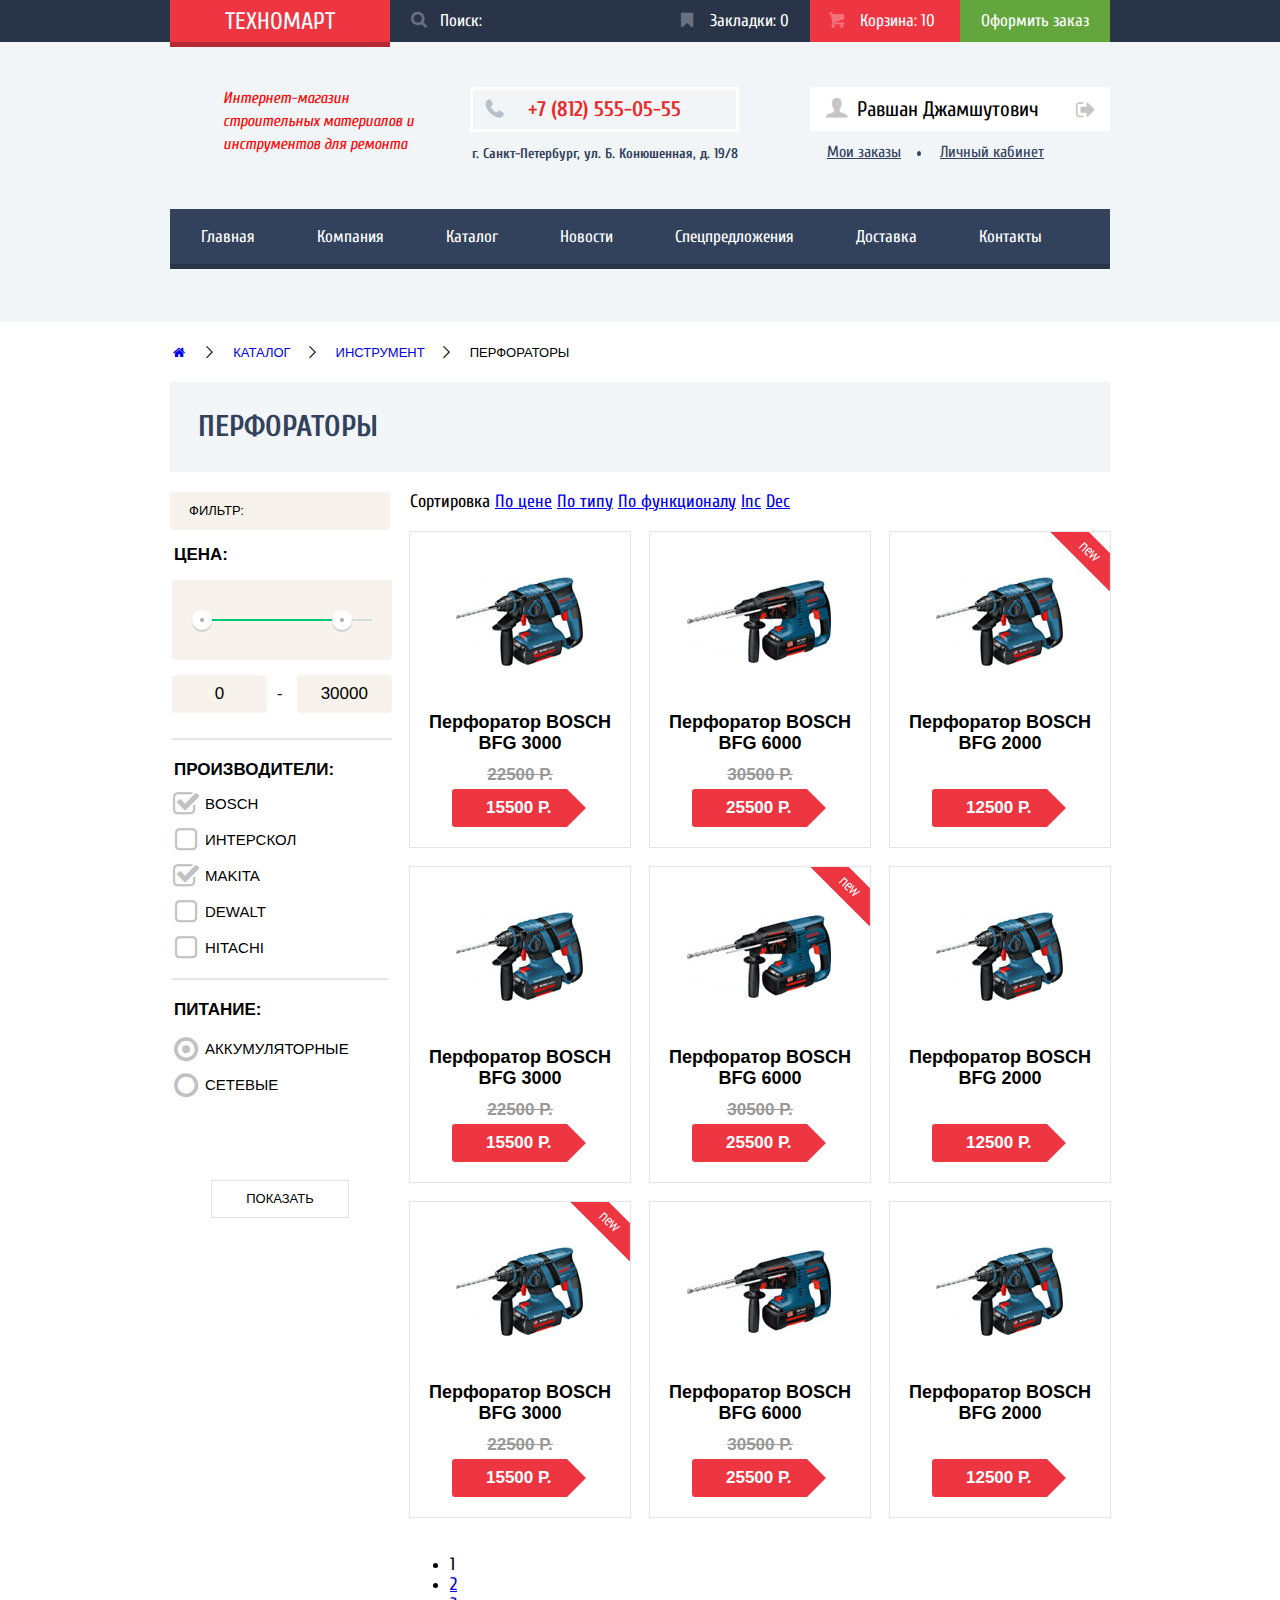
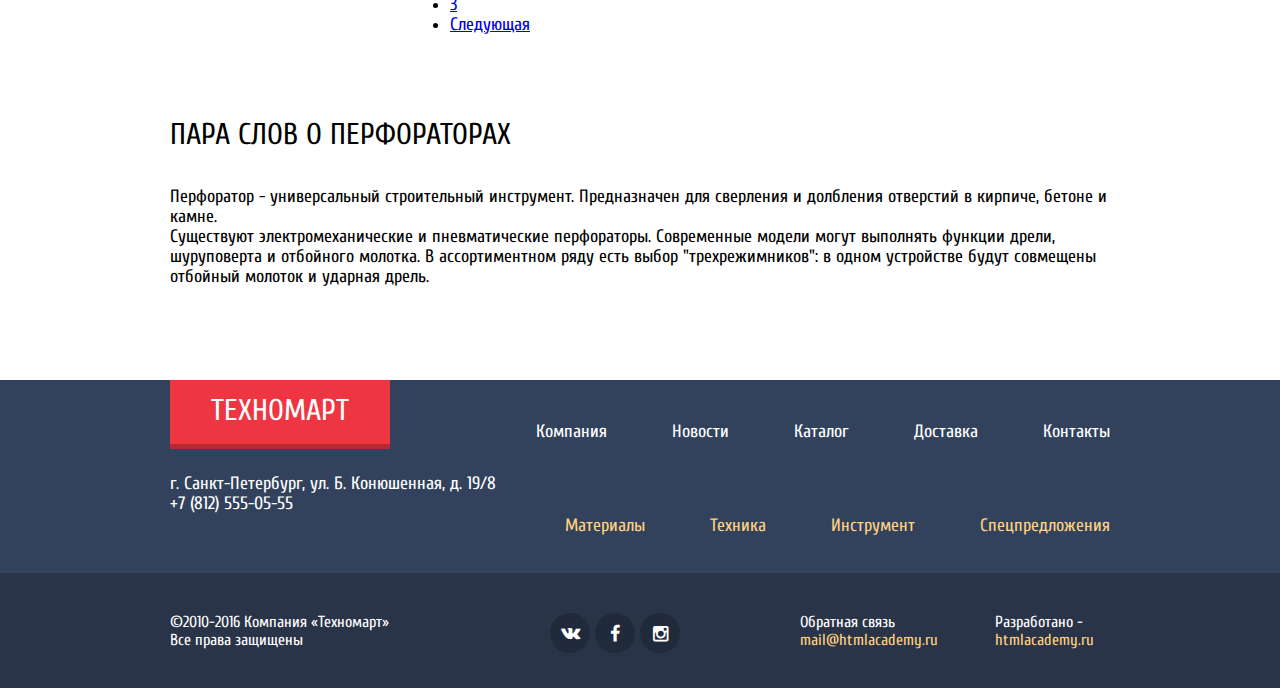
==== commit dfbe3b8e: "Стилизация фильтров и контента на странице каталога" ====
--- a/catalog.html
+++ b/catalog.html
@@ -25,10 +25,13 @@
             <div class="phone">+7 (812) 555-05-55</div>
             <div class="address">г. Санкт-Петербург, ул. Б. Конюшенная, д. 19/8</div>
           </div>
-          <div class="authorization">
-            <a class="prifile" href="#">Равшан Джамшутович</a>
-            <a href="#">Мои заказы</a>
-            <a href="#">Личный кабинет</a>
+          <div class="authorized">
+            <a class="icon-user" href="#">Равшан Джамшутович</a>
+            <a class="icon-logout" href="#"></a>
+            <div class="authorized-extra">
+              <a href="#">Мои заказы</a>
+              <a href="#">Личный кабинет</a>
+            </div>
           </div>
           <nav class="header-navigation">
             <ul>
@@ -46,17 +49,16 @@
     </header>
 
     <main class="container clearfix">
-      <div class="breadcrumbs">
-        <ul>
-          <li><a href="#">Каталог</a></li>
-          <li><a href="#">Инструмент</a></li>
-          <li>Перфораторы</li>
-        </ul>
-      </div>
+      <ul class="breadcrumbs">
+        <li><a class="icon-home" href="index.html"></a></li>
+        <li><a href="#">Каталог</a></li>
+        <li><a href="#">Инструмент</a></li>
+        <li><a>Перфораторы</a></li>
+      </ul>
       <h1>Перфораторы</h1>
       <div class="filters">
-        <span class="filter">Фильтр</span>
-        <form action="#">
+        <span class="filter">Фильтр:</span>
+        <form action="#" method="post">
           <fieldset class="price">
             <legend>Цена:</legend>
             <div class="range-filter">
@@ -69,7 +71,7 @@
                 <div class="toggle max-toggle"></div>
               </div>
               <div class="price-controls">
-                <input class="min-price" type="text" value="0">
+                <input class="min-price" type="text" value="0"><span>-</span>
                 <input class="max-price" type="text" value="30000">
               </div>
             </div>
@@ -77,28 +79,42 @@
           <fieldset class="producers">
             <legend>Производители:</legend>
             <div class="label-input">
-              <label for="producer1"><input type="checkbox" name="producer1" id="producer1" value="Bosch" checked>Bosch</label>
-            </div>
-            <div class="label-input">
-              <label for="producer2"><input type="checkbox" name="producer2" id="producer2" value="Интерскол">Интерскол</label>
-            </div>
-            <div class="label-input">
-              <label for="producer3"><input type="checkbox" name="producer3" id="producer3" value="Makita" checked>Makita</label>
-            </div>
-            <div class="label-input">
-              <label for="producer4"><input type="checkbox" name="producer4" id="producer4" value="DeWalt">DeWalt</label>
-            </div>
-            <div class="label-input">
-              <label for="producer5"><input type="checkbox" name="producer5" id="producer5" value="Hitachi">Hitachi</label>
+              <label for="producer1"><input type="checkbox" name="producer1" id="producer1" value="Bosch" checked>Bosch
+                <span class="checkbox-indicator icon-check-on"></span>
+              </label>
+            </div>
+            <div class="label-input">
+              <label for="producer2"><input type="checkbox" name="producer2" id="producer2" value="Интерскол">Интерскол
+                <span class="checkbox-indicator icon-check-off"></span>
+              </label>
+            </div>
+            <div class="label-input">
+              <label for="producer3"><input type="checkbox" name="producer3" id="producer3" value="Makita" checked>Makita
+                <span class="checkbox-indicator icon-check-on"></span>
+              </label>
+            </div>
+            <div class="label-input">
+              <label for="producer4"><input type="checkbox" name="producer4" id="producer4" value="DeWalt">DeWalt
+                <span class="checkbox-indicator icon-check-off"></span>
+              </label>
+            </div>
+            <div class="label-input">
+              <label for="producer5"><input type="checkbox" name="producer5" id="producer5" value="Hitachi">Hitachi
+                <span class="checkbox-indicator icon-check-off"></span>
+              </label>
             </div>
           </fieldset>
           <fieldset class="power">
             <legend>Питание:</legend>
             <div class="label-input">
-              <label for="rechargable"><input type="radio" name="power" id="rechargable" value="rechargable" checked>Аккумуляторные</label>
-            </div>
-            <div class="label-input">
-              <label for="net"><input type="radio" name="power" id="net" value="net">Сетевые</label>
+              <label for="rechargable"><input type="radio" name="power" id="rechargable" value="rechargable" checked>Аккумуляторные
+                <span class="radio-btn icon-circle-dot"></span>
+              </label>
+            </div>
+            <div class="label-input">
+              <label for="net"><input type="radio" name="power" id="net" value="net">Сетевые
+                <span class="radio-btn icon-circle"></span>
+              </label>
             </div>
           </fieldset>
           <input type="submit" value="Показать">
@@ -106,7 +122,7 @@
       </div>
       <div class="content">
         <div class="sorting">
-          <p>Сортировка</p>
+          <span>Сортировка</span>
           <a href="#">По цене</a>
           <a href="#">По типу</a>
           <a href="#">По функционалу</a>
@@ -115,55 +131,109 @@
         </div>
         <section class="items">
           <div class="item">
-            <img src="img/item-2.jpg" width="127" height="112" alt="Перфоратор Bosch BFG 3000">
+            <div class="img">
+              <img src="img/item-2.jpg" width="127" height="112" alt="Перфоратор Bosch BFG 3000">
+            </div>
+            <div class="item-buy">
+              <span><a class="to-cart icon-basket" href="#">Купить</a>
+              <a class="to-bookmarks" href="#">В закладки</a>
+            </div>
             <span class="item-name">Перфоратор BOSCH BFG 3000</span>
             <span class="old-price">22500 Р.</span>
-            <a href="#">15500 Р.</a>
-          </div>
-          <div class="item">
-            <img src="img/item-3.jpg" width="144" height="128" alt="Перфоратор Bosch BFG 6000">
+            <a class="price-btn" href="#">15500 Р.</a>
+          </div>
+          <div class="item">
+            <div class="img">
+              <img src="img/item-3.jpg" width="144" height="128" alt="Перфоратор Bosch BFG 6000">
+            </div>
+            <div class="item-buy">
+              <span><a class="to-cart icon-basket" href="#">Купить</a>
+              <a class="to-bookmarks" href="#">В закладки</a>
+            </div>
             <span class="item-name">Перфоратор BOSCH BFG 6000</span>
             <span class="old-price">30500 Р.</span>
-            <a href="#">25500 Р.</a>
-          </div>
-          <div class="item">
-            <img src="img/item-2.jpg" width="127" height="112" alt="Перфоратор Bosch BFG 2000">
+            <a class="price-btn" href="#">25500 Р.</a>
+          </div>
+          <div class="item new">
+            <div class="img">
+              <img src="img/item-2.jpg" width="127" height="112" alt="Перфоратор Bosch BFG 2000">
+            </div>
+            <div class="item-buy">
+              <span><a class="to-cart icon-basket" href="#">Купить</a>
+              <a class="to-bookmarks" href="#">В закладки</a>
+            </div>
             <span class="item-name">Перфоратор BOSCH BFG 2000</span>
-            <a href="#">12500 Р.</a>
-          </div>
-          <div class="item">
-            <img src="img/item-2.jpg" width="127" height="112" alt="Перфоратор Bosch BFG 3000">
+            <a class="price-btn" href="#">12500 Р.</a>
+          </div>
+          <div class="item">
+            <div class="img">
+              <img src="img/item-2.jpg" width="127" height="112" alt="Перфоратор Bosch BFG 3000">
+            </div>
+            <div class="item-buy">
+              <span><a class="to-cart icon-basket" href="#">Купить</a>
+              <a class="to-bookmarks" href="#">В закладки</a>
+            </div>
             <span class="item-name">Перфоратор BOSCH BFG 3000</span>
             <span class="old-price">22500 Р.</span>
-            <a href="#">15500 Р.</a>
-          </div>
-          <div class="item">
-            <img src="img/item-3.jpg" width="144" height="128" alt="Перфоратор Bosch BFG 6000">
+            <a class="price-btn" href="#">15500 Р.</a>
+          </div>
+          <div class="item new">
+            <div class="img">
+              <img src="img/item-3.jpg" width="144" height="128" alt="Перфоратор Bosch BFG 6000">
+            </div>
+            <div class="item-buy">
+              <span><a class="to-cart icon-basket" href="#">Купить</a>
+              <a class="to-bookmarks" href="#">В закладки</a>
+            </div>
             <span class="item-name">Перфоратор BOSCH BFG 6000</span>
             <span class="old-price">30500 Р.</span>
-            <a href="#">25500 Р.</a>
-          </div>
-          <div class="item">
-            <img src="img/item-2.jpg" width="127" height="112" alt="Перфоратор Bosch BFG 2000">
+            <a class="price-btn" href="#">25500 Р.</a>
+          </div>
+          <div class="item">
+            <div class="img">
+              <img src="img/item-2.jpg" width="127" height="112" alt="Перфоратор Bosch BFG 2000">
+            </div>
+            <div class="item-buy">
+              <span><a class="to-cart icon-basket" href="#">Купить</a>
+              <a class="to-bookmarks" href="#">В закладки</a>
+            </div>
             <span class="item-name">Перфоратор BOSCH BFG 2000</span>
-            <a href="#">12500 Р.</a>
-          </div>
-          <div class="item">
-            <img src="img/item-2.jpg" width="127" height="112" alt="Перфоратор Bosch BFG 3000">
+            <a class="price-btn" href="#">12500 Р.</a>
+          </div>
+          <div class="item new">
+            <div class="img">
+              <img src="img/item-2.jpg" width="127" height="112" alt="Перфоратор Bosch BFG 3000">
+            </div>
+            <div class="item-buy">
+              <span><a class="to-cart icon-basket" href="#">Купить</a>
+              <a class="to-bookmarks" href="#">В закладки</a>
+            </div>
             <span class="item-name">Перфоратор BOSCH BFG 3000</span>
             <span class="old-price">22500 Р.</span>
-            <a href="#">15500 Р.</a>
-          </div>
-          <div class="item">
-            <img src="img/item-3.jpg" width="144" height="128" alt="Перфоратор Bosch BFG 6000">
+            <a class="price-btn" href="#">15500 Р.</a>
+          </div>
+          <div class="item">
+            <div class="img">
+              <img src="img/item-3.jpg" width="144" height="128" alt="Перфоратор Bosch BFG 6000">
+            </div>
+            <div class="item-buy">
+              <span><a class="to-cart icon-basket" href="#">Купить</a>
+              <a class="to-bookmarks" href="#">В закладки</a>
+            </div>
             <span class="item-name">Перфоратор BOSCH BFG 6000</span>
             <span class="old-price">30500 Р.</span>
-            <a href="#">25500 Р.</a>
-          </div>
-          <div class="item">
-            <img src="img/item-2.jpg" width="127" height="112" alt="Перфоратор Bosch BFG 2000">
+            <a class="price-btn" href="#">25500 Р.</a>
+          </div>
+          <div class="item">
+            <div class="img">
+              <img src="img/item-2.jpg" width="127" height="112" alt="Перфоратор Bosch BFG 2000">
+            </div>
+            <div class="item-buy">
+              <span><a class="to-cart icon-basket" href="#">Купить</a>
+              <a class="to-bookmarks" href="#">В закладки</a>
+            </div>
             <span class="item-name">Перфоратор BOSCH BFG 2000</span>
-            <a href="#">12500 Р.</a>
+            <a class="price-btn" href="#">12500 Р.</a>
           </div>
         </section>
         <ul class="paginator">
--- a/css/style.css
+++ b/css/style.css
@@ -64,11 +64,12 @@
 .icon-bookmark::before { content: "🔖"; } /* "\1f516" */
 
 h1 {
-  color: black;
+  color: #32425c;
   font-weight: bold;
   font-family: 'Cuprum', 'Arial', sans-serif;
-  font-size: 36px;
+  font-size: 30px;
   line-height: 30px;
+  text-transform: uppercase;
 }
 
 h2 {
@@ -354,13 +355,55 @@
   color: #32425c;
 }
 
-.authorization {
+.authorization,
+.authorized {
   float: right;
   width: 300px;
   margin-top: 45px;
   text-align: right;
   font-size: 21px;
   line-height: 18px;
+}
+
+.authorized {
+  position: relative;
+  margin-bottom: 12px;
+}
+
+.icon-user {
+  display: block;
+  position: relative;
+  text-align: left;
+  padding-top: 13px;
+  padding-bottom: 13px;
+  padding-left: 47px;
+  padding-right: 35px;
+  margin-bottom: 12px;
+  font-size: 21px;
+  line-height: 18px;
+  background-color: white;
+  color: black;
+  text-decoration: none;
+}
+
+.icon-user:active {
+  color: #c5c5c5;
+}
+
+.icon-user::before {
+  position: absolute;
+  left: 12px;
+  top: 10px;
+  color: #c5c5c5;
+}
+
+.icon-logout {
+  position: absolute;
+  width: 40px;
+  top: 12px;
+  right: 10px;
+  text-decoration: none;
+  color: #c5c5c5;
 }
 
 .login {
@@ -392,13 +435,20 @@
   color: #c5c5c5;
 }
 
-.login:hover::before {
+.login:hover::before,
+.icon-user:hover::before,
+.icon-logout:hover::before {
   color: #32425c;
 }
 
 .login:hover,
 .registration:hover {
   color: #ee3643;
+}
+
+.icon-user:active::before,
+.icon-logout:active::before {
+  color: #c5c5c5;
 }
 
 .login:active,
@@ -418,6 +468,36 @@
   padding-bottom: 12px;
 }
 
+.authorized-extra {
+  text-align: left;
+}
+
+.authorized-extra a {
+  display: inline-block;
+  vertical-align: top;
+  position: relative;
+  margin: 0 17px;
+  font-size: 16px;
+  line-height: 18px;
+  color: #32425c;
+}
+
+.authorized-extra a::after {
+  content: "";
+  position: absolute;
+  top: 8px;
+  right: -20px;
+  width: 4px;
+  height: 5px;
+  border-radius: 50%;
+  background-color: #32425c;
+}
+
+.authorized-extra a:last-child::after {
+  width: 0;
+  height: 0;
+}
+
 .header-navigation {
   float: left;
   width: 940px;
@@ -455,6 +535,40 @@
 .header-navigation a:active {
   background-color: #1d2739;
   color: #868c95;
+}
+
+.breadcrumbs {
+  margin: 20px 0;
+  padding: 0;
+  list-style: none;
+}
+
+.breadcrumbs li {
+  display: inline-block;
+  vertical-align: top;
+  position: relative;
+  margin-right: 40px;
+}
+
+.breadcrumbs li::after {
+  position: absolute;
+  right: -25px;
+  content: "\3e";
+  font-family: "symbols-technomart";
+  font-size: 14px;
+  line-height: 20px;
+}
+
+.breadcrumbs li:last-child::after {
+  font-size: 0;
+}
+
+.breadcrumbs a {
+  text-transform: uppercase;
+  text-decoration: none;
+  font-family: 'PTSans', 'Arial', sans-serif;
+  font-size: 13px;
+  line-height: 18px;
 }
 
 .promo-block {
@@ -637,7 +751,8 @@
 }
 
 .item-list,
-.producer-list {
+.producer-list,
+.items {
   font-size: 0px;
   margin-top: 20px;
 }
@@ -682,7 +797,8 @@
   background-color: #ba2732;
 }
 
-.popular-item {
+.popular-item,
+.item {
   display: inline-block;
   vertical-align: top;
   position: relative;
@@ -697,12 +813,14 @@
 }
 
 .popular-item:hover,
+.item:hover,
 .popular-producer:hover {
   box-shadow: 0 10px 25px rgba(41,52,73,0.5);
   outline: none;
 }
 
-.popular-item:hover .item-buy {
+.popular-item:hover .item-buy,
+.item:hover .item-buy {
   display: block;
 }
 
@@ -710,13 +828,15 @@
   display: none;
 }
 
-.popular-item .img {
+.popular-item .img,
+.item .img {
   position: relative;
   width: 218px;
   height: 180px;
 }
 
 .popular-item img,
+.item img,
 .popular-producer img { /*картинка любого размера центруется внутри блока .img*/
   position: absolute;
   top: 0;
@@ -799,7 +919,7 @@
   opacity: 0.3;
 }
 
-.popular-item-name {
+.item-name {
   font-family: 'PTSans', 'Arial', sans-serif;
   font-weight: bold;
   font-size: 18px;
@@ -1354,9 +1474,187 @@
 /*---------------------------
 Контент на странице каталога
 -----------------------------*/
+main h1 {
+  margin: 0;
+  margin-bottom: 20px;
+  padding: 30px 0;
+  padding-left: 28px;
+  text-transform: uppercase;
+  color: #32425c;
+  background-color: #f2f6f8;
+}
+
 .filters {
   float: left;
   width: 220px;
+
+  font-family: 'PTSans', 'Arial', sans-serif;
+  text-transform: uppercase;
+}
+
+.filter {
+  display: block;
+  padding: 10px 19px;
+  font-size: 13px;
+  line-height: 18px;
+  background-color: #f7f3ec;
+  border-radius: 4px;
+}
+
+legend {
+  font-size: 17px;
+  font-weight: bold;
+  line-height: 30px;
+}
+
+fieldset {
+  border: none;
+  padding: 0;
+}
+
+.range-filter {
+  width: 220px;
+}
+
+.range-controls {
+  position: relative;
+  height: 41px;
+  margin-bottom: 15px;
+  padding-top: 39px;
+  padding-right: 20px;
+  padding-left: 20px;
+  border-bottom-right-radius: 4px;
+  border-bottom-left-radius: 4px;
+  background: #f7f3ec;
+}
+
+.range-controls .scale {
+  height: 2px;
+  background: #d7dcde;
+}
+
+.range-controls .bar {
+  width: 140px;
+  height: 2px;
+  background: #00ca74;
+}
+
+.range-controls .toggle {
+  position: absolute;
+  top: 30px;
+  left: 0px;
+  width: 4px;
+  height: 4px;
+  border: 8px solid #fff;
+  border-radius: 50%;
+  background: #ababab;
+  box-shadow: 0 2px 1px 0 #cfcfcf;
+  cursor: pointer;
+}
+
+.range-controls .min-toggle {
+  left: 20px;
+}
+
+.range-controls .max-toggle {
+  left: 160px;
+}
+
+.price-controls input {
+  display: inline-block;
+  width: 75px;
+  padding: 10px;
+  font-family: 'PTSans', 'Arial', sans-serif;
+  font-size: 17px;
+  line-height: 18px;
+  text-align: center;
+  color: black;
+  border: none;
+  border-radius: 4px;
+  background-color: #f7f3ec;
+}
+
+.price-controls {
+  white-space: nowrap;
+  font-size: 16px;
+  line-height: 18px;
+}
+
+.min-price {
+  margin-right: 10px;
+}
+
+.max-price {
+  margin-left: 10px;
+}
+
+.price {
+  margin-top: 10px;
+  padding-top: 10px;
+  padding-bottom: 25px;
+  border-bottom: 2px solid #e5e5e5;
+}
+
+fieldset label {
+  font-size: 15px;
+  line-height: 20px;
+}
+
+.producers {
+  margin-top: 15px;
+  padding-top: 8px;
+  padding-bottom: 5px;
+  border-bottom: 2px solid #e5e5e5;
+}
+
+.power {
+  margin-top: 15px;
+  padding-top: 13px;
+
+}
+
+.label-input {
+  position: relative;
+  margin-bottom: 15px;
+  padding-left: 33px;
+  cursor: pointer;
+}
+
+.label-input input {
+  display: none;
+}
+
+.checkbox-indicator,
+.radio-btn {
+  position: absolute;
+  left: 0;
+  top: -3px;
+  font-size: 28px;
+  line-height: 20px;
+  color: #c1c1c1;
+}
+
+.checkbox-indicator::before,
+.radio-btn::before {
+  margin: 0;
+}
+
+.filters input[type="submit"] {
+  display: block;
+  width: 138px;
+  margin-top: 70px;
+  margin-left: auto;
+  margin-right: auto;
+  padding-top: 9px;
+  padding-bottom: 9px;
+  border: 1px solid #e5e5e5;
+  background-color: white;
+
+  font-family: 'PTSans', 'Arial', sans-serif;
+  font-size: 13px;
+  line-height: 18px;
+  text-transform: uppercase;
+
 }
 
 .content {
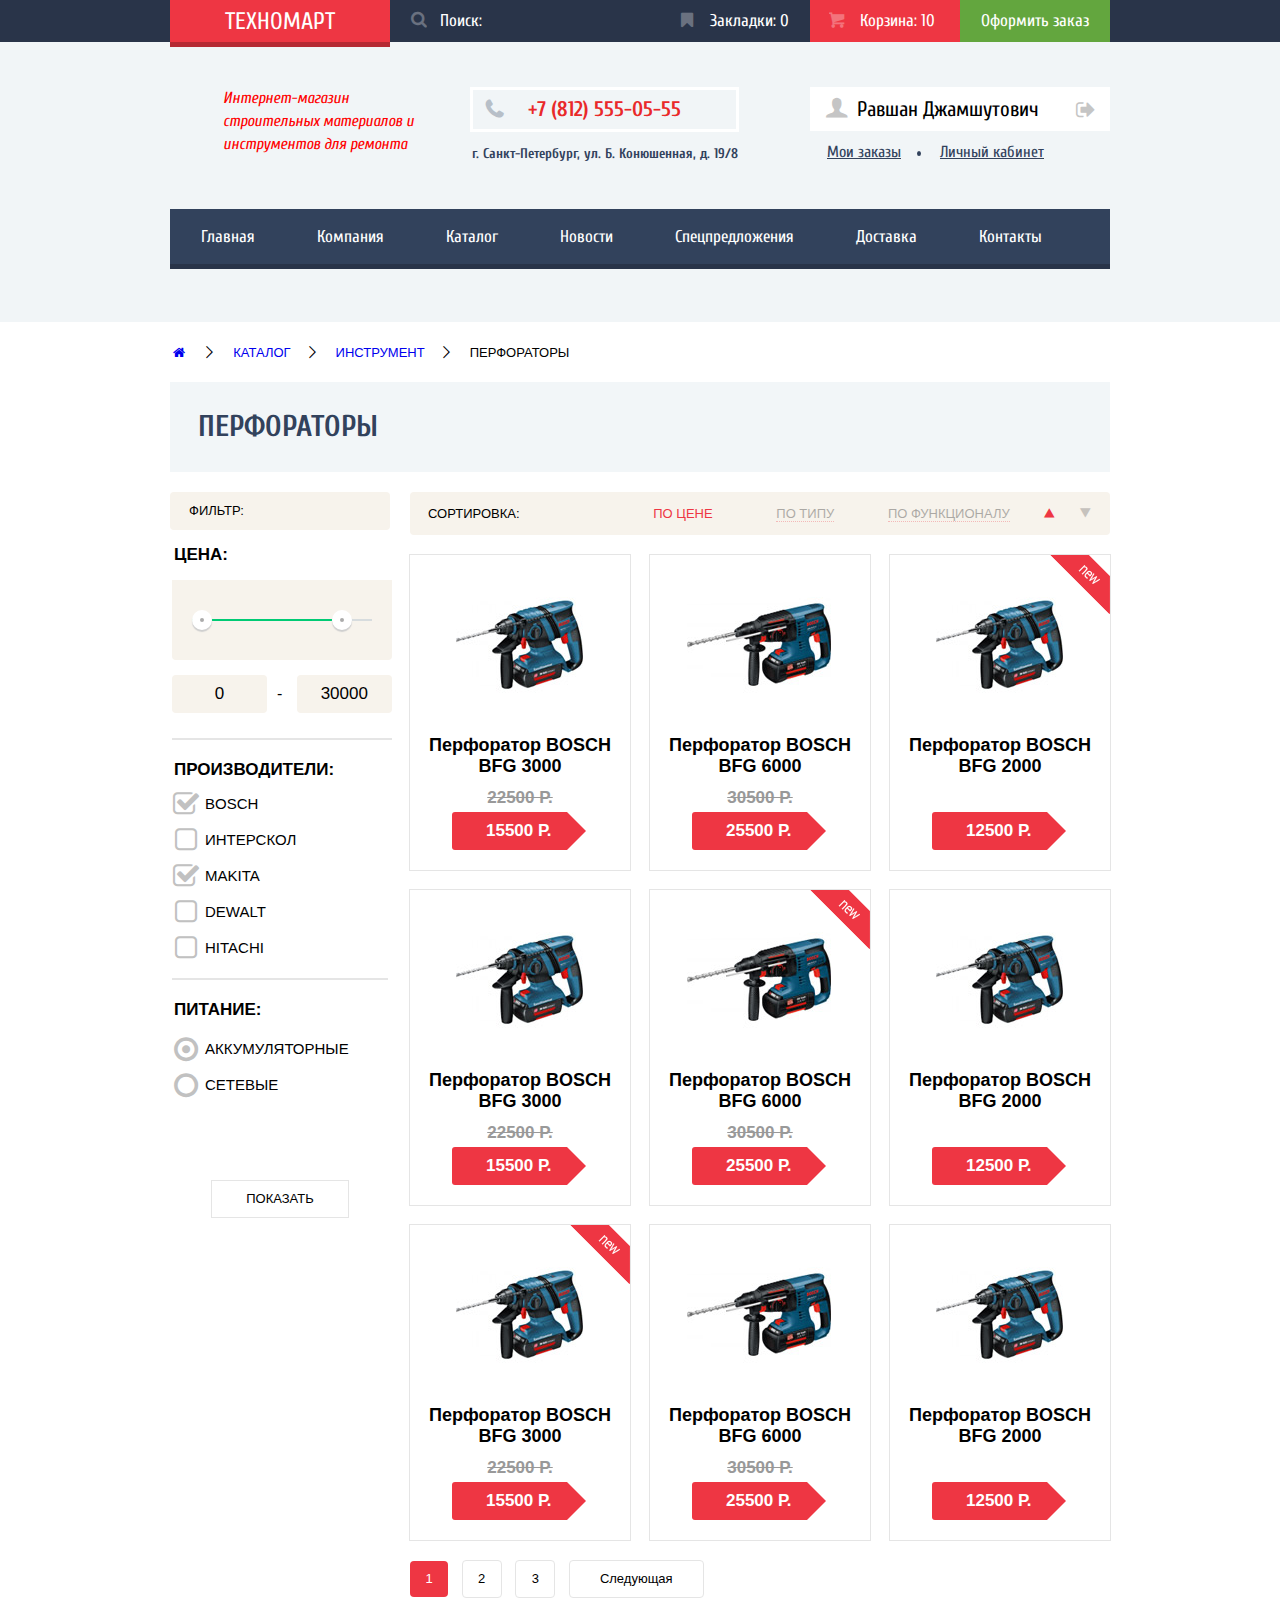
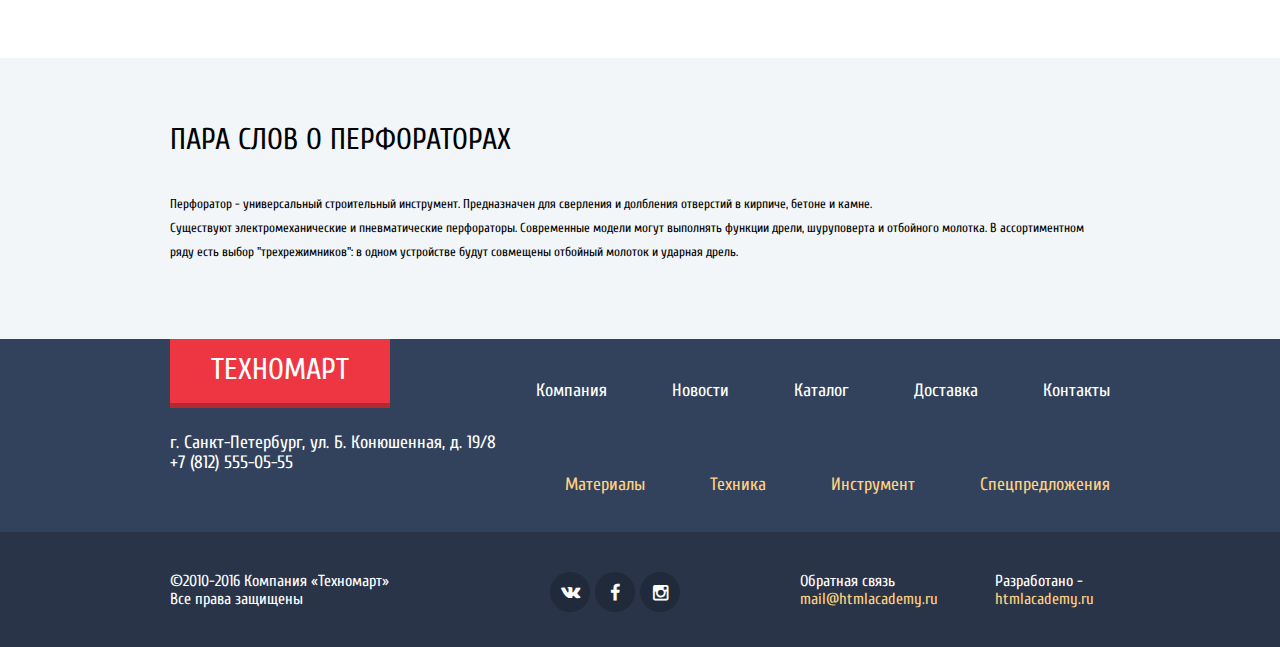
==== commit f119c135: "Стилизация страницы каталога" ====
--- a/catalog.html
+++ b/catalog.html
@@ -121,13 +121,17 @@
         </form>
       </div>
       <div class="content">
-        <div class="sorting">
-          <span>Сортировка</span>
-          <a href="#">По цене</a>
-          <a href="#">По типу</a>
-          <a href="#">По функционалу</a>
-          <a class="sorting-inc" href="#">Inc</a>
-          <a class="sorting-dec" href="#">Dec</a>
+        <div class="sort-by">
+          <div class="sorting">
+            <span>Сортировка:</span>
+            <a href="#" class="price-sort active">По цене</a>
+            <a href="#" class="type-sort">По типу</a>
+            <a href="#" class="func-sort">По функционалу</a>
+          </div>
+          <div class="up-down">
+            <a class="icon-up-dir active" href="#"></a>
+            <a class="icon-down-dir" href="#"></a>
+          </div>
         </div>
         <section class="items">
           <div class="item">
@@ -237,10 +241,10 @@
           </div>
         </section>
         <ul class="paginator">
-          <li>1</li>
+          <li><a class="active-page">1</a></li>
           <li><a href="#">2</a></li>
           <li><a href="#">3</a></li>
-          <li><a href="#">Следующая</a></li>
+          <li><a href="#" class="next-page">Следующая</a></li>
         </ul>
       </div>
     </main>
--- a/css/style.css
+++ b/css/style.css
@@ -1654,7 +1654,62 @@
   font-size: 13px;
   line-height: 18px;
   text-transform: uppercase;
-
+}
+
+.sort-by {
+  padding: 9px 0 9px 18px;
+  font-family: 'PTSans', 'Arial', sans-serif;
+  font-size: 13px;
+  line-height: 18px;
+  text-transform: uppercase;
+  background-color: #f7f3ec;
+  border-radius: 4px;
+}
+
+.sorting,
+.up-down {
+  display: inline-block;
+  vertical-align: middle;
+}
+
+.up-down {
+  margin-left: 20px;
+}
+
+.sorting a {
+  color: black;
+  opacity: 0.3;
+  text-decoration: none;
+  border-bottom: 1px dotted #ee3643;
+}
+
+.sorting span {
+  margin-right: 130px;
+}
+
+.sorting .active {
+  border: none;
+  color: #ee3643;
+  opacity: 1;
+}
+
+.up-down .active {
+  color: #ee3643;
+}
+
+.price-sort {
+  margin-right: 60px;
+}
+
+.type-sort {
+  margin-right: 50px;
+}
+
+.up-down a {
+  color: #c6c2bd;
+  text-decoration: none;
+  font-size: 23px;
+  line-height: 20px;
 }
 
 .content {
@@ -1680,7 +1735,70 @@
   margin-right: 0px;
 }
 
+.paginator {
+  padding: 0;
+  margin: 0;
+  list-style: none;
+  font-family: 'PTSans', 'Arial', sans-serif;
+  font-size: 13px;
+  line-height: 18px;
+}
+
+.paginator li {
+  display: inline-block;
+  vertical-align: middle;
+}
+
+.paginator a {
+  display: block;
+  text-align: center;
+  min-width: 38px;
+  text-decoration: none;
+  color: black;
+  padding-top: 9px;
+  padding-bottom: 9px;
+  margin-right: 10px;
+  border: 1px solid #e5e5e5;
+  border-radius: 4px;
+}
+
+.paginator a:hover {
+  border-color: #bdc6ca;
+}
+
+.paginator a:active {
+  border-color: #ee3643;
+}
+
+.paginator .active-page {
+  border: none;
+  background-color: #ee3643;
+  color: white;
+}
+
+.paginator .active-page:hover {
+  border: none;
+}
+
+.paginator .active-page:active {
+  border: none;
+}
+
+.paginator .next-page {
+  padding-left: 30px;
+  padding-right: 30px;
+}
+
 .about-product {
   padding-top: 70px;
   padding-bottom: 75px;
-}
+  background-color: #f2f6f8;
+  margin-top: 60px;
+}
+
+.product-description p {
+  margin: 0;
+  padding: 0;
+  font-size: 13px;
+  line-height: 24px;
+}
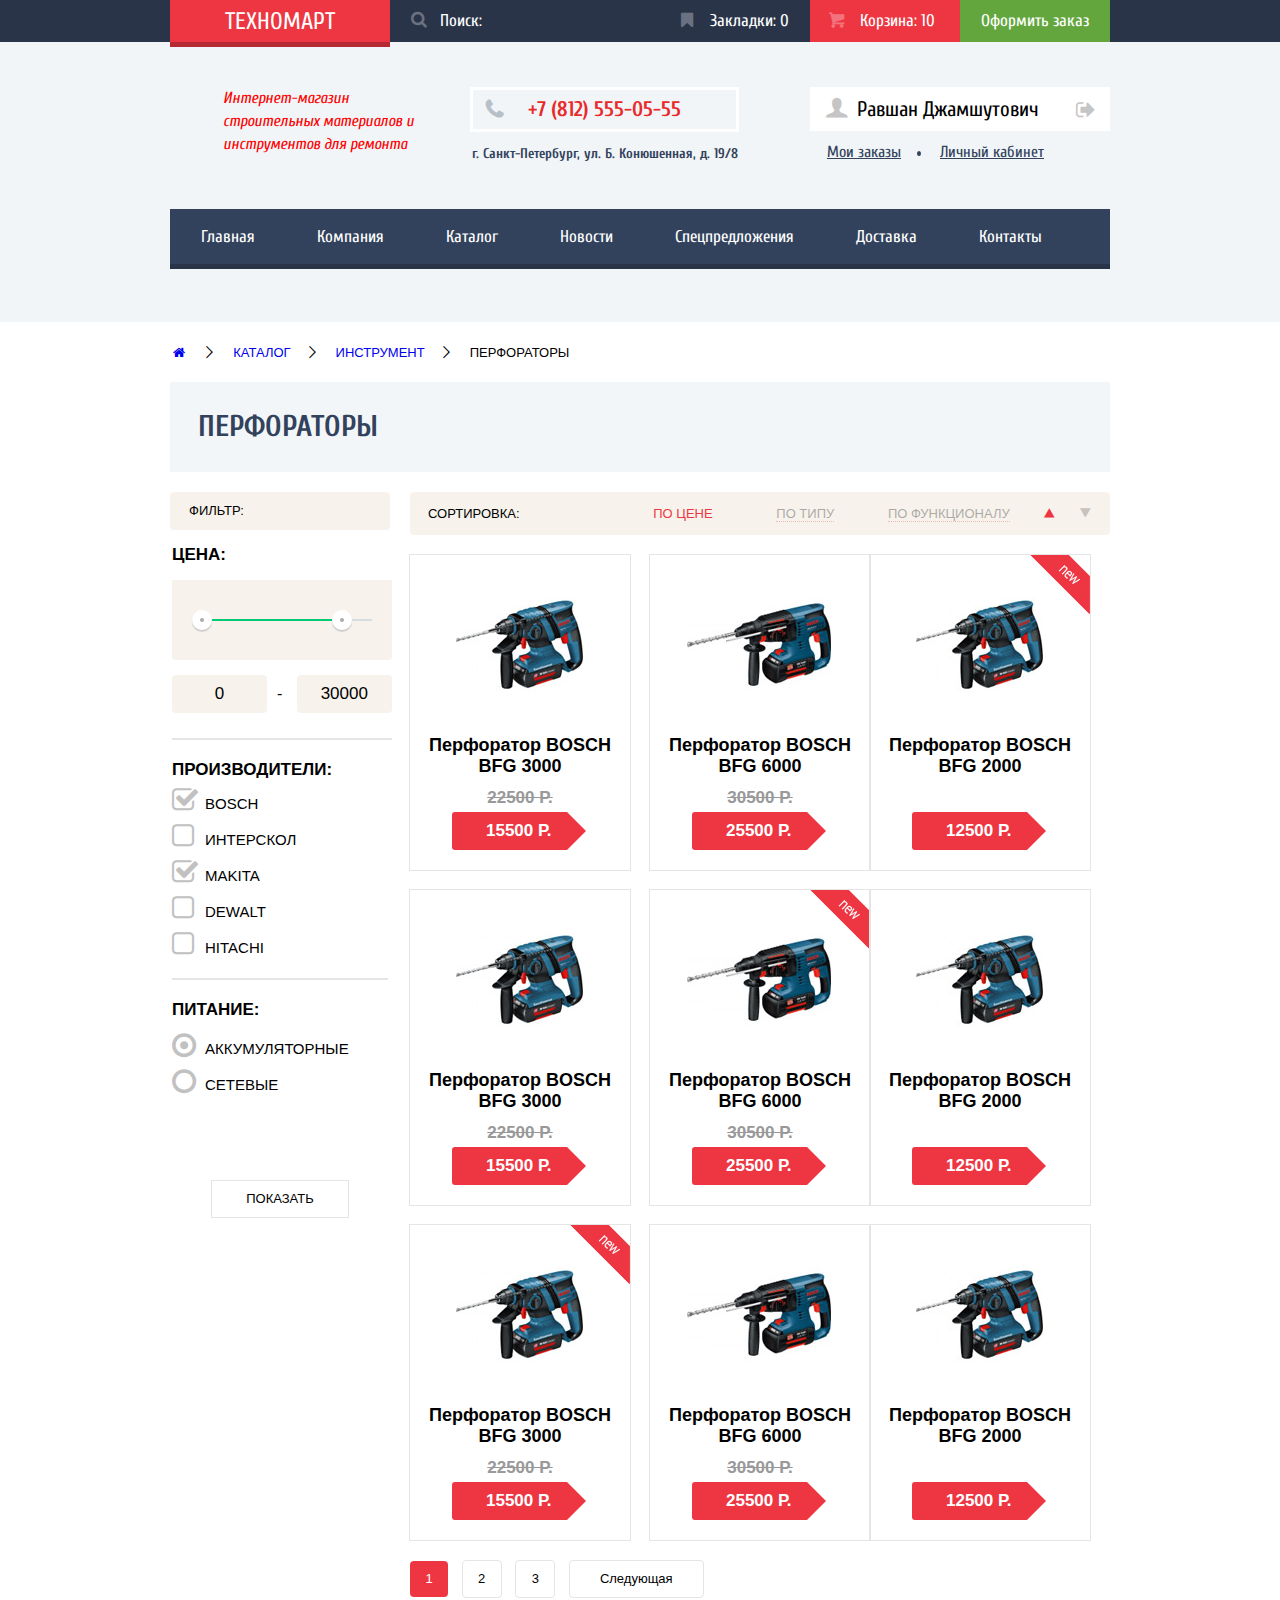
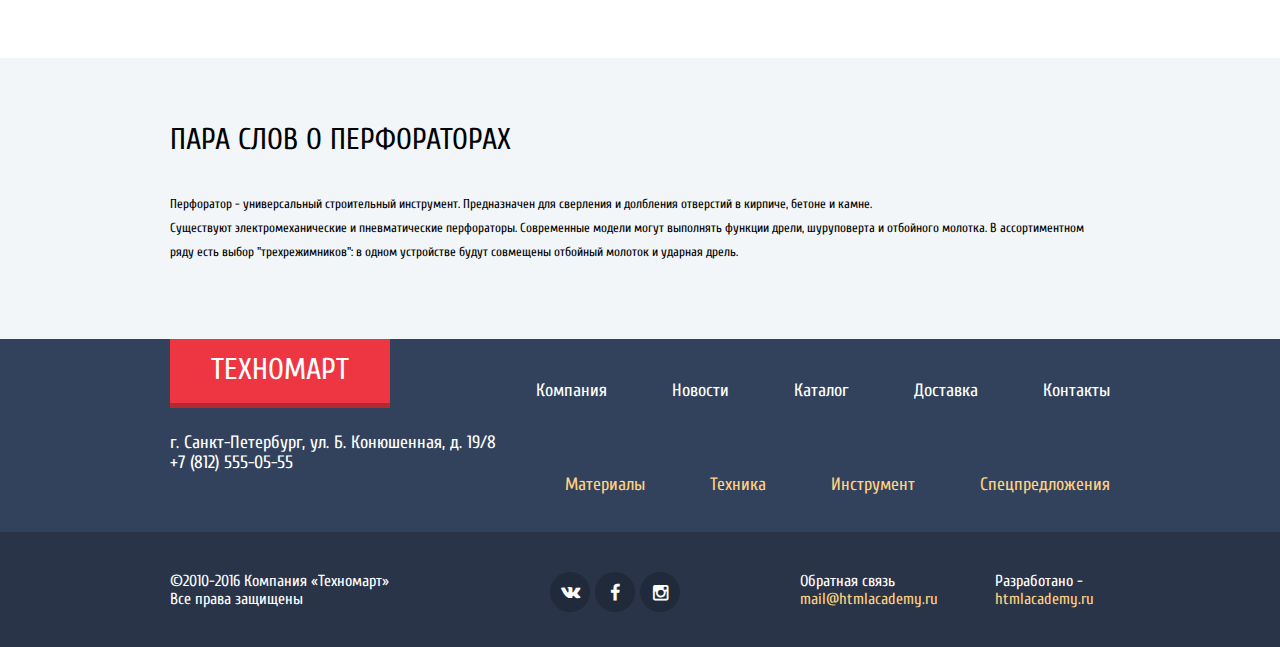
==== commit 22ef78b4: "Добавлены скрипты для слайдов и normalize.css" ====
--- a/catalog.html
+++ b/catalog.html
@@ -3,15 +3,16 @@
   <head>
     <meta charset="utf-8">
     <title>Перфораторы</title>
-    <link href='https://fonts.googleapis.com/css?family=Cuprum:400,400italic,700' rel='stylesheet' type='text/css'>
-    <link href='https://fonts.googleapis.com/css?family=PT+Sans:700,400' rel='stylesheet' type='text/css'>
+    <link href="css/normalize.css" rel="stylesheet">
+    <link href="https://fonts.googleapis.com/css?family=Cuprum:400,400italic,700" rel="stylesheet" type="text/css">
+    <link href="https://fonts.googleapis.com/css?family=PT+Sans:700,400" rel="stylesheet" type="text/css">
     <link href="css/style.css" rel="stylesheet">
   </head>
   <body>
     <header class="main-header">
       <div class="header-user-block">
         <div class="container clearfix">
-          <a class="logo" href="#">Техномарт</a>
+          <a class="logo" href="index.html">Техномарт</a>
           <input type="search" name="search" id="search" value="Поиск:"><span></span>
           <a class="bookmarks" href="#">Закладки: 0</a>
           <a class="cart-full" href="#">Корзина: 10</a>
@@ -35,7 +36,7 @@
           </div>
           <nav class="header-navigation">
             <ul>
-              <li><a href="#">Главная</a></li>
+              <li><a href="index.html">Главная</a></li>
               <li><a href="#">Компания</a></li>
               <li><a href="#">Каталог</a></li>
               <li><a href="#">Новости</a></li>
@@ -80,27 +81,27 @@
             <legend>Производители:</legend>
             <div class="label-input">
               <label for="producer1"><input type="checkbox" name="producer1" id="producer1" value="Bosch" checked>Bosch
-                <span class="checkbox-indicator icon-check-on"></span>
+                <span class="checkbox-indicator"></span>
               </label>
             </div>
             <div class="label-input">
               <label for="producer2"><input type="checkbox" name="producer2" id="producer2" value="Интерскол">Интерскол
-                <span class="checkbox-indicator icon-check-off"></span>
+                <span class="checkbox-indicator"></span>
               </label>
             </div>
             <div class="label-input">
               <label for="producer3"><input type="checkbox" name="producer3" id="producer3" value="Makita" checked>Makita
-                <span class="checkbox-indicator icon-check-on"></span>
+                <span class="checkbox-indicator"></span>
               </label>
             </div>
             <div class="label-input">
               <label for="producer4"><input type="checkbox" name="producer4" id="producer4" value="DeWalt">DeWalt
-                <span class="checkbox-indicator icon-check-off"></span>
+                <span class="checkbox-indicator"></span>
               </label>
             </div>
             <div class="label-input">
               <label for="producer5"><input type="checkbox" name="producer5" id="producer5" value="Hitachi">Hitachi
-                <span class="checkbox-indicator icon-check-off"></span>
+                <span class="checkbox-indicator"></span>
               </label>
             </div>
           </fieldset>
@@ -108,12 +109,12 @@
             <legend>Питание:</legend>
             <div class="label-input">
               <label for="rechargable"><input type="radio" name="power" id="rechargable" value="rechargable" checked>Аккумуляторные
-                <span class="radio-btn icon-circle-dot"></span>
+                <span class="radio-btn"></span>
               </label>
             </div>
             <div class="label-input">
               <label for="net"><input type="radio" name="power" id="net" value="net">Сетевые
-                <span class="radio-btn icon-circle"></span>
+                <span class="radio-btn"></span>
               </label>
             </div>
           </fieldset>
@@ -134,12 +135,20 @@
           </div>
         </div>
         <section class="items">
+          <div class="product-added">
+            <div class="popup-close"></div>
+            <span>Товар добавлен в корзину!</span>
+            <div class="buttons">
+              <a class="button checkout" href="#">Оформить заказ</a>
+              <a class="continue">Продолжить покупки</a>
+            </div>
+          </div>
           <div class="item">
             <div class="img">
               <img src="img/item-2.jpg" width="127" height="112" alt="Перфоратор Bosch BFG 3000">
             </div>
             <div class="item-buy">
-              <span><a class="to-cart icon-basket" href="#">Купить</a>
+              <a class="to-cart icon-basket" href="#">Купить</a>
               <a class="to-bookmarks" href="#">В закладки</a>
             </div>
             <span class="item-name">Перфоратор BOSCH BFG 3000</span>
@@ -151,7 +160,7 @@
               <img src="img/item-3.jpg" width="144" height="128" alt="Перфоратор Bosch BFG 6000">
             </div>
             <div class="item-buy">
-              <span><a class="to-cart icon-basket" href="#">Купить</a>
+              <a class="to-cart icon-basket" href="#">Купить</a>
               <a class="to-bookmarks" href="#">В закладки</a>
             </div>
             <span class="item-name">Перфоратор BOSCH BFG 6000</span>
@@ -163,7 +172,7 @@
               <img src="img/item-2.jpg" width="127" height="112" alt="Перфоратор Bosch BFG 2000">
             </div>
             <div class="item-buy">
-              <span><a class="to-cart icon-basket" href="#">Купить</a>
+              <a class="to-cart icon-basket" href="#">Купить</a>
               <a class="to-bookmarks" href="#">В закладки</a>
             </div>
             <span class="item-name">Перфоратор BOSCH BFG 2000</span>
@@ -174,7 +183,7 @@
               <img src="img/item-2.jpg" width="127" height="112" alt="Перфоратор Bosch BFG 3000">
             </div>
             <div class="item-buy">
-              <span><a class="to-cart icon-basket" href="#">Купить</a>
+              <a class="to-cart icon-basket" href="#">Купить</a>
               <a class="to-bookmarks" href="#">В закладки</a>
             </div>
             <span class="item-name">Перфоратор BOSCH BFG 3000</span>
@@ -186,7 +195,7 @@
               <img src="img/item-3.jpg" width="144" height="128" alt="Перфоратор Bosch BFG 6000">
             </div>
             <div class="item-buy">
-              <span><a class="to-cart icon-basket" href="#">Купить</a>
+              <a class="to-cart icon-basket" href="#">Купить</a>
               <a class="to-bookmarks" href="#">В закладки</a>
             </div>
             <span class="item-name">Перфоратор BOSCH BFG 6000</span>
@@ -198,7 +207,7 @@
               <img src="img/item-2.jpg" width="127" height="112" alt="Перфоратор Bosch BFG 2000">
             </div>
             <div class="item-buy">
-              <span><a class="to-cart icon-basket" href="#">Купить</a>
+              <a class="to-cart icon-basket" href="#">Купить</a>
               <a class="to-bookmarks" href="#">В закладки</a>
             </div>
             <span class="item-name">Перфоратор BOSCH BFG 2000</span>
@@ -209,7 +218,7 @@
               <img src="img/item-2.jpg" width="127" height="112" alt="Перфоратор Bosch BFG 3000">
             </div>
             <div class="item-buy">
-              <span><a class="to-cart icon-basket" href="#">Купить</a>
+              <a class="to-cart icon-basket" href="#">Купить</a>
               <a class="to-bookmarks" href="#">В закладки</a>
             </div>
             <span class="item-name">Перфоратор BOSCH BFG 3000</span>
@@ -221,7 +230,7 @@
               <img src="img/item-3.jpg" width="144" height="128" alt="Перфоратор Bosch BFG 6000">
             </div>
             <div class="item-buy">
-              <span><a class="to-cart icon-basket" href="#">Купить</a>
+              <a class="to-cart icon-basket" href="#">Купить</a>
               <a class="to-bookmarks" href="#">В закладки</a>
             </div>
             <span class="item-name">Перфоратор BOSCH BFG 6000</span>
@@ -233,7 +242,7 @@
               <img src="img/item-2.jpg" width="127" height="112" alt="Перфоратор Bosch BFG 2000">
             </div>
             <div class="item-buy">
-              <span><a class="to-cart icon-basket" href="#">Купить</a>
+              <a class="to-cart icon-basket" href="#">Купить</a>
               <a class="to-bookmarks" href="#">В закладки</a>
             </div>
             <span class="item-name">Перфоратор BOSCH BFG 2000</span>
@@ -311,5 +320,16 @@
         </div>
       </div>
     </footer>
+    <script>
+
+      var popup = document.querySelector(".product-added");
+      var close = popup.querySelector(".popup-close");
+
+      close.addEventListener("click", function(event) {
+        event.preventDefault();
+        popup.classList.remove("show-content");
+      });
+
+    </script>
   </body>
 </html>
--- a/css/style.css
+++ b/css/style.css
@@ -648,7 +648,7 @@
   background: #cc79d1 url("../img/tech.png") no-repeat 190px 50%;
 }
 
-.view-port {
+.slider {
   float: left;
   width: 620px;
   position: relative;
@@ -1079,10 +1079,6 @@
   display: none;
 }
 
-.show-content {
-  display: block;
-}
-
 .delivery-service {
   background: url("../img/service-delivery.png") no-repeat right bottom;
 }
@@ -1187,10 +1183,6 @@
   display: none;
 }
 
-.show-popup {
-  display: block;
-}
-
 .popup-close {
   position: absolute;
   top: 9px;
@@ -1624,19 +1616,32 @@
   display: none;
 }
 
-.checkbox-indicator,
-.radio-btn {
-  position: absolute;
+.checkbox-indicator::before,
+.radio-btn::before {
+  position: absolute;
+  margin: 0;
   left: 0;
   top: -3px;
+  font-family: 'symbols-technomart';
   font-size: 28px;
   line-height: 20px;
   color: #c1c1c1;
 }
 
-.checkbox-indicator::before,
+.checkbox-indicator::before {
+  content: '\2610';
+}
+
 .radio-btn::before {
-  margin: 0;
+  content: '\25cb';
+}
+
+input[type="checkbox"]:checked+.checkbox-indicator::before {
+  content: '\2611';
+}
+
+input[type="radio"]:checked+.radio-btn::before {
+  content: '\25cf';
 }
 
 .filters input[type="submit"] {
@@ -1718,7 +1723,7 @@
 }
 
 .items {
-  font-size: 0px;
+  position: relative;
 }
 
 .item {
@@ -1802,3 +1807,54 @@
   font-size: 13px;
   line-height: 24px;
 }
+
+.product-added {
+  display: none;
+  position: absolute;
+  width: 620px;
+  border-top: 7px solid #ee3643;
+  text-align: center;
+  padding-top: 68px;
+  background-color: white;
+  z-index: 10;
+}
+
+.product-added span {
+  font-size: 30px;
+  line-height: 18px;
+}
+
+.product-added a {
+  display: inline-block;
+  vertical-align: middle;
+  text-transform: uppercase;
+}
+
+.buttons {
+  background-color: #f1f1f1;
+  margin-top: 65px;
+  padding-top: 36px;
+  padding-bottom: 36px;
+  font-size: 14px;
+  line-height: 18px;
+}
+
+.checkout {
+  width: 220px;
+  margin-right: 20px;
+}
+
+.continue {
+  width: 220px;
+  background-color: white;
+  padding-top: 10px;
+  padding-bottom: 10px;
+}
+
+.continue:hover {
+  cursor: pointer;
+}
+
+.show-content {
+  display: block;
+}
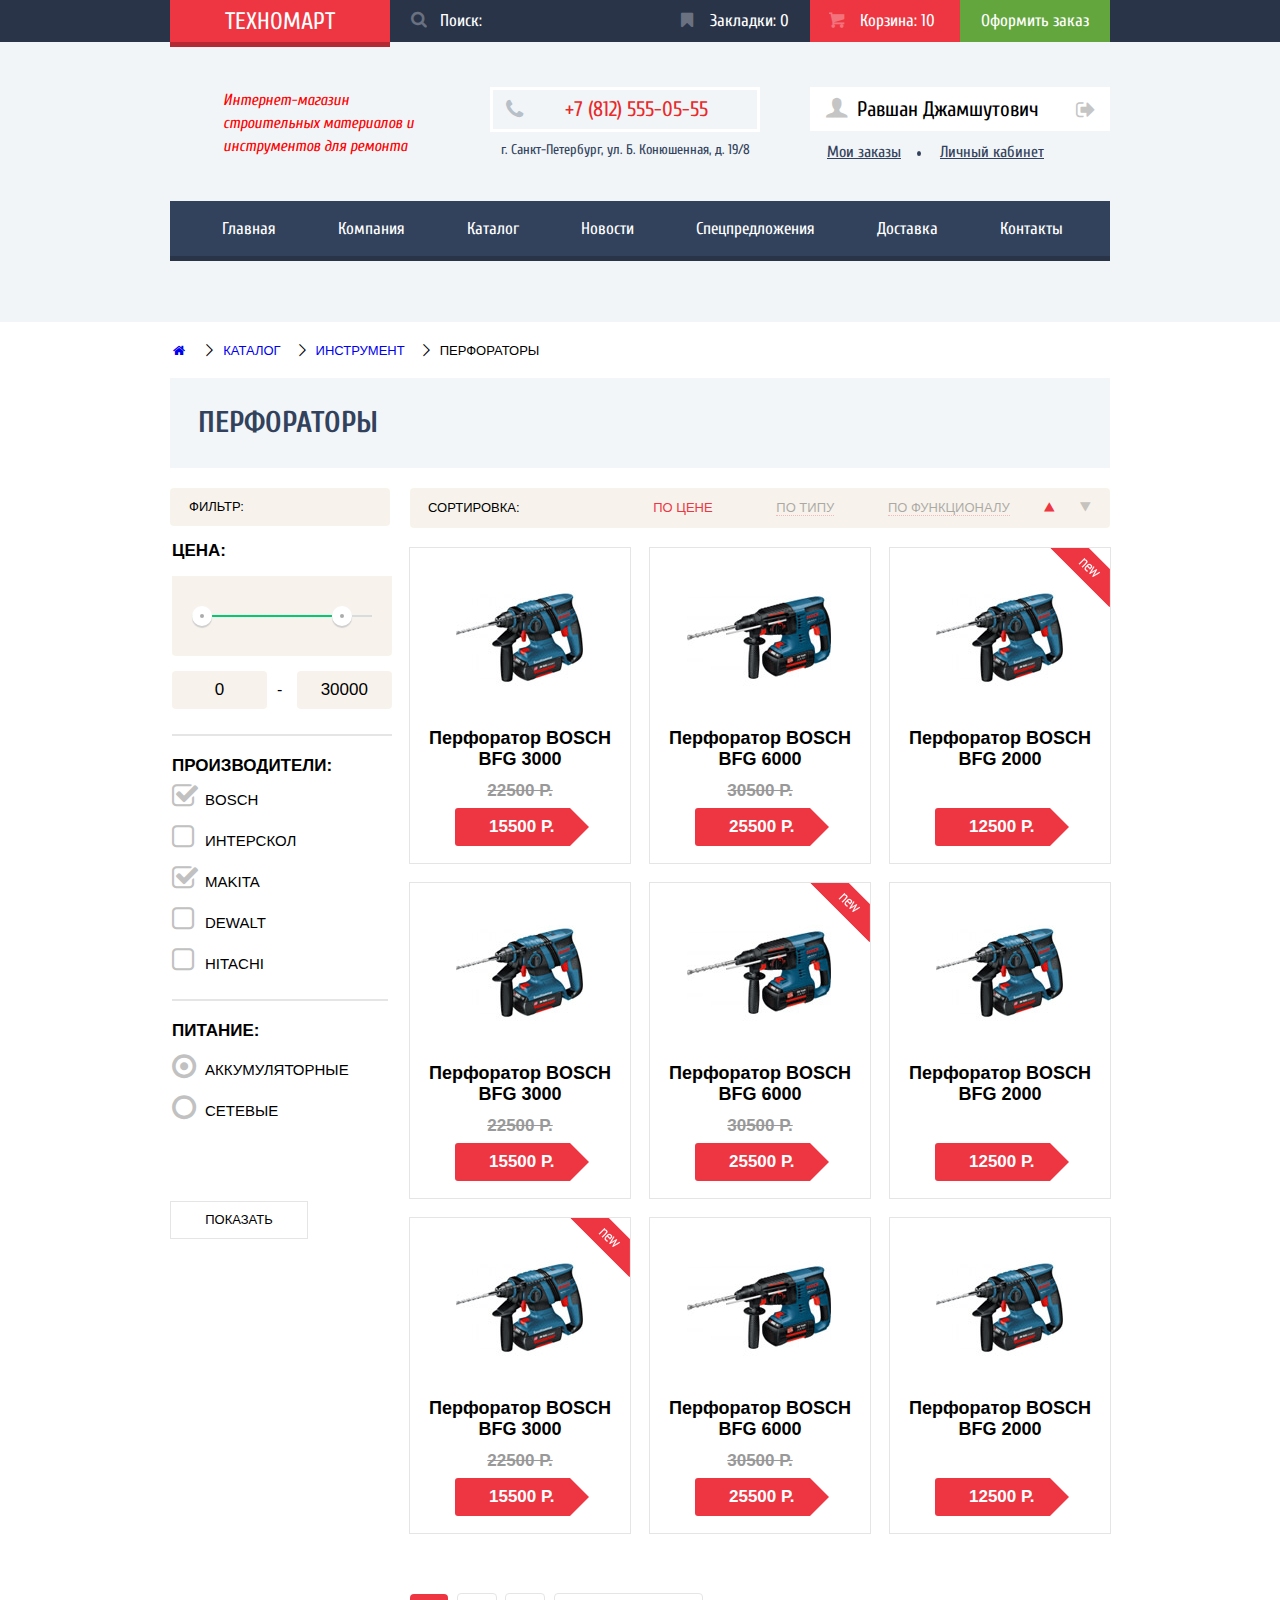
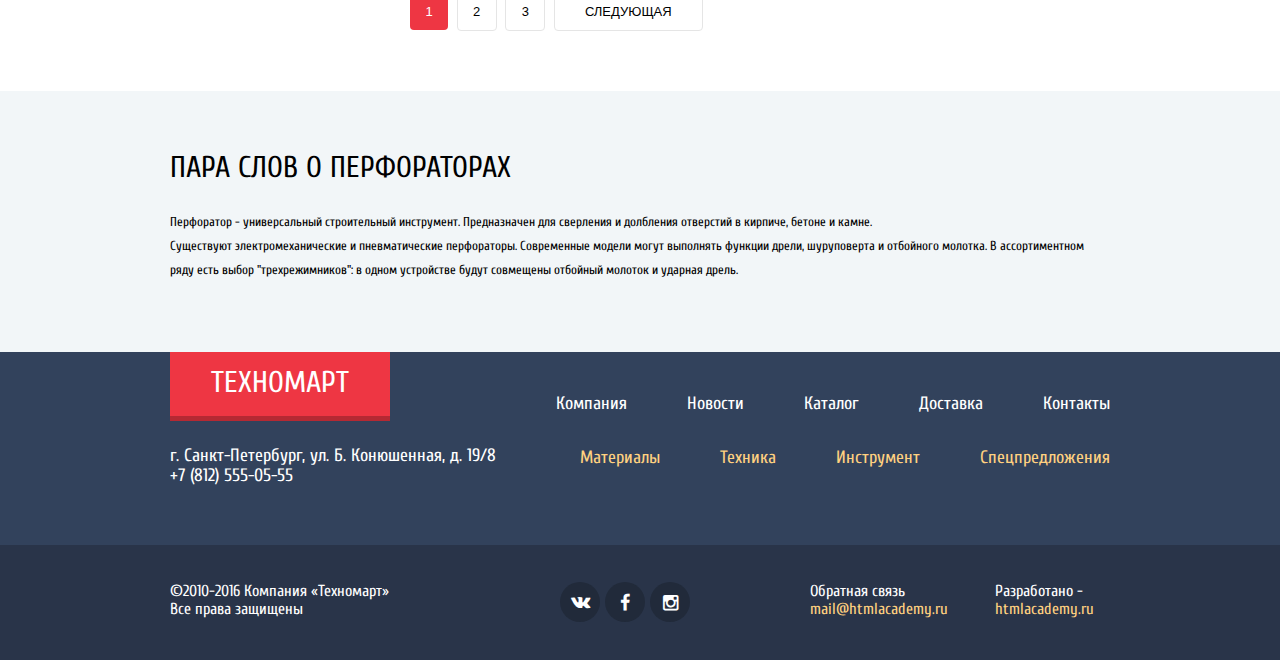
==== commit 9998af78: "Исправлена ошибка в сетке товаров" ====
--- a/catalog.html
+++ b/catalog.html
@@ -4,8 +4,8 @@
     <meta charset="utf-8">
     <title>Перфораторы</title>
     <link href="css/normalize.css" rel="stylesheet">
-    <link href="https://fonts.googleapis.com/css?family=Cuprum:400,400italic,700" rel="stylesheet" type="text/css">
-    <link href="https://fonts.googleapis.com/css?family=PT+Sans:700,400" rel="stylesheet" type="text/css">
+    <link href="http://fonts.googleapis.com/css?family=Cuprum:400,400italic,700,700italic&subset=cyrillic,latin" rel="stylesheet" type="text/css">
+    <link href="http://fonts.googleapis.com/css?family=PT+Sans:400,700&subset=cyrillic-ext,latin" rel="stylesheet" type="text/css">
     <link href="css/style.css" rel="stylesheet">
   </head>
   <body>
@@ -135,6 +135,111 @@
           </div>
         </div>
         <section class="items">
+          <div class="item">
+            <div class="img">
+              <img src="img/item-2.jpg" width="127" height="112" alt="Перфоратор Bosch BFG 3000">
+            </div>
+            <div class="item-buy">
+              <a class="to-cart icon-basket" href="#">Купить</a>
+              <a class="to-bookmarks" href="#">В закладки</a>
+            </div>
+            <span class="item-name">Перфоратор BOSCH BFG 3000</span>
+            <span class="old-price">22500 Р.</span>
+            <a class="price-btn" href="#">15500 Р.</a>
+          </div>
+          <div class="item">
+            <div class="img">
+              <img src="img/item-3.jpg" width="144" height="128" alt="Перфоратор Bosch BFG 6000">
+            </div>
+            <div class="item-buy">
+              <a class="to-cart icon-basket" href="#">Купить</a>
+              <a class="to-bookmarks" href="#">В закладки</a>
+            </div>
+            <span class="item-name">Перфоратор BOSCH BFG 6000</span>
+            <span class="old-price">30500 Р.</span>
+            <a class="price-btn" href="#">25500 Р.</a>
+          </div>
+          <div class="item new">
+            <div class="img">
+              <img src="img/item-2.jpg" width="127" height="112" alt="Перфоратор Bosch BFG 2000">
+            </div>
+            <div class="item-buy">
+              <a class="to-cart icon-basket" href="#">Купить</a>
+              <a class="to-bookmarks" href="#">В закладки</a>
+            </div>
+            <span class="item-name">Перфоратор BOSCH BFG 2000</span>
+            <a class="price-btn" href="#">12500 Р.</a>
+          </div>
+          <div class="item">
+            <div class="img">
+              <img src="img/item-2.jpg" width="127" height="112" alt="Перфоратор Bosch BFG 3000">
+            </div>
+            <div class="item-buy">
+              <a class="to-cart icon-basket" href="#">Купить</a>
+              <a class="to-bookmarks" href="#">В закладки</a>
+            </div>
+            <span class="item-name">Перфоратор BOSCH BFG 3000</span>
+            <span class="old-price">22500 Р.</span>
+            <a class="price-btn" href="#">15500 Р.</a>
+          </div>
+          <div class="item new">
+            <div class="img">
+              <img src="img/item-3.jpg" width="144" height="128" alt="Перфоратор Bosch BFG 6000">
+            </div>
+            <div class="item-buy">
+              <a class="to-cart icon-basket" href="#">Купить</a>
+              <a class="to-bookmarks" href="#">В закладки</a>
+            </div>
+            <span class="item-name">Перфоратор BOSCH BFG 6000</span>
+            <span class="old-price">30500 Р.</span>
+            <a class="price-btn" href="#">25500 Р.</a>
+          </div>
+          <div class="item">
+            <div class="img">
+              <img src="img/item-2.jpg" width="127" height="112" alt="Перфоратор Bosch BFG 2000">
+            </div>
+            <div class="item-buy">
+              <a class="to-cart icon-basket" href="#">Купить</a>
+              <a class="to-bookmarks" href="#">В закладки</a>
+            </div>
+            <span class="item-name">Перфоратор BOSCH BFG 2000</span>
+            <a class="price-btn" href="#">12500 Р.</a>
+          </div>
+          <div class="item new">
+            <div class="img">
+              <img src="img/item-2.jpg" width="127" height="112" alt="Перфоратор Bosch BFG 3000">
+            </div>
+            <div class="item-buy">
+              <a class="to-cart icon-basket" href="#">Купить</a>
+              <a class="to-bookmarks" href="#">В закладки</a>
+            </div>
+            <span class="item-name">Перфоратор BOSCH BFG 3000</span>
+            <span class="old-price">22500 Р.</span>
+            <a class="price-btn" href="#">15500 Р.</a>
+          </div>
+          <div class="item">
+            <div class="img">
+              <img src="img/item-3.jpg" width="144" height="128" alt="Перфоратор Bosch BFG 6000">
+            </div>
+            <div class="item-buy">
+              <a class="to-cart icon-basket" href="#">Купить</a>
+              <a class="to-bookmarks" href="#">В закладки</a>
+            </div>
+            <span class="item-name">Перфоратор BOSCH BFG 6000</span>
+            <span class="old-price">30500 Р.</span>
+            <a class="price-btn" href="#">25500 Р.</a>
+          </div>
+          <div class="item">
+            <div class="img">
+              <img src="img/item-2.jpg" width="127" height="112" alt="Перфоратор Bosch BFG 2000">
+            </div>
+            <div class="item-buy">
+              <a class="to-cart icon-basket" href="#">Купить</a>
+              <a class="to-bookmarks" href="#">В закладки</a>
+            </div>
+            <span class="item-name">Перфоратор BOSCH BFG 2000</span>
+            <a class="price-btn" href="#">12500 Р.</a>
+          </div>
           <div class="product-added">
             <div class="popup-close"></div>
             <span>Товар добавлен в корзину!</span>
@@ -142,111 +247,6 @@
               <a class="button checkout" href="#">Оформить заказ</a>
               <a class="continue">Продолжить покупки</a>
             </div>
-          </div>
-          <div class="item">
-            <div class="img">
-              <img src="img/item-2.jpg" width="127" height="112" alt="Перфоратор Bosch BFG 3000">
-            </div>
-            <div class="item-buy">
-              <a class="to-cart icon-basket" href="#">Купить</a>
-              <a class="to-bookmarks" href="#">В закладки</a>
-            </div>
-            <span class="item-name">Перфоратор BOSCH BFG 3000</span>
-            <span class="old-price">22500 Р.</span>
-            <a class="price-btn" href="#">15500 Р.</a>
-          </div>
-          <div class="item">
-            <div class="img">
-              <img src="img/item-3.jpg" width="144" height="128" alt="Перфоратор Bosch BFG 6000">
-            </div>
-            <div class="item-buy">
-              <a class="to-cart icon-basket" href="#">Купить</a>
-              <a class="to-bookmarks" href="#">В закладки</a>
-            </div>
-            <span class="item-name">Перфоратор BOSCH BFG 6000</span>
-            <span class="old-price">30500 Р.</span>
-            <a class="price-btn" href="#">25500 Р.</a>
-          </div>
-          <div class="item new">
-            <div class="img">
-              <img src="img/item-2.jpg" width="127" height="112" alt="Перфоратор Bosch BFG 2000">
-            </div>
-            <div class="item-buy">
-              <a class="to-cart icon-basket" href="#">Купить</a>
-              <a class="to-bookmarks" href="#">В закладки</a>
-            </div>
-            <span class="item-name">Перфоратор BOSCH BFG 2000</span>
-            <a class="price-btn" href="#">12500 Р.</a>
-          </div>
-          <div class="item">
-            <div class="img">
-              <img src="img/item-2.jpg" width="127" height="112" alt="Перфоратор Bosch BFG 3000">
-            </div>
-            <div class="item-buy">
-              <a class="to-cart icon-basket" href="#">Купить</a>
-              <a class="to-bookmarks" href="#">В закладки</a>
-            </div>
-            <span class="item-name">Перфоратор BOSCH BFG 3000</span>
-            <span class="old-price">22500 Р.</span>
-            <a class="price-btn" href="#">15500 Р.</a>
-          </div>
-          <div class="item new">
-            <div class="img">
-              <img src="img/item-3.jpg" width="144" height="128" alt="Перфоратор Bosch BFG 6000">
-            </div>
-            <div class="item-buy">
-              <a class="to-cart icon-basket" href="#">Купить</a>
-              <a class="to-bookmarks" href="#">В закладки</a>
-            </div>
-            <span class="item-name">Перфоратор BOSCH BFG 6000</span>
-            <span class="old-price">30500 Р.</span>
-            <a class="price-btn" href="#">25500 Р.</a>
-          </div>
-          <div class="item">
-            <div class="img">
-              <img src="img/item-2.jpg" width="127" height="112" alt="Перфоратор Bosch BFG 2000">
-            </div>
-            <div class="item-buy">
-              <a class="to-cart icon-basket" href="#">Купить</a>
-              <a class="to-bookmarks" href="#">В закладки</a>
-            </div>
-            <span class="item-name">Перфоратор BOSCH BFG 2000</span>
-            <a class="price-btn" href="#">12500 Р.</a>
-          </div>
-          <div class="item new">
-            <div class="img">
-              <img src="img/item-2.jpg" width="127" height="112" alt="Перфоратор Bosch BFG 3000">
-            </div>
-            <div class="item-buy">
-              <a class="to-cart icon-basket" href="#">Купить</a>
-              <a class="to-bookmarks" href="#">В закладки</a>
-            </div>
-            <span class="item-name">Перфоратор BOSCH BFG 3000</span>
-            <span class="old-price">22500 Р.</span>
-            <a class="price-btn" href="#">15500 Р.</a>
-          </div>
-          <div class="item">
-            <div class="img">
-              <img src="img/item-3.jpg" width="144" height="128" alt="Перфоратор Bosch BFG 6000">
-            </div>
-            <div class="item-buy">
-              <a class="to-cart icon-basket" href="#">Купить</a>
-              <a class="to-bookmarks" href="#">В закладки</a>
-            </div>
-            <span class="item-name">Перфоратор BOSCH BFG 6000</span>
-            <span class="old-price">30500 Р.</span>
-            <a class="price-btn" href="#">25500 Р.</a>
-          </div>
-          <div class="item">
-            <div class="img">
-              <img src="img/item-2.jpg" width="127" height="112" alt="Перфоратор Bosch BFG 2000">
-            </div>
-            <div class="item-buy">
-              <a class="to-cart icon-basket" href="#">Купить</a>
-              <a class="to-bookmarks" href="#">В закладки</a>
-            </div>
-            <span class="item-name">Перфоратор BOSCH BFG 2000</span>
-            <a class="price-btn" href="#">12500 Р.</a>
           </div>
         </section>
         <ul class="paginator">
--- a/css/style.css
+++ b/css/style.css
@@ -80,7 +80,7 @@
   color: black;
   text-transform: uppercase;
   margin: 0;
-  margin-bottom: 40px;
+  margin-bottom: 30px;
   padding: 0;
 }
 
@@ -151,8 +151,8 @@
   vertical-align: middle;
   width: 270px;
   padding-left: 50px;
-  padding-top: 12px;
-  padding-bottom: 12px;
+  padding-top: 10px;
+  padding-bottom: 10px;
   background-color: #293449;
   color: white;
   font-family: inherit;
@@ -305,7 +305,7 @@
 .shop-description {
   float: left;
   width: 197px;
-  padding-top: 45px;
+  padding-top: 47px;
   padding-left: 53px;
   font-family: 'Cuprum', 'Arial', sans-serif;
   font-style: italic;
@@ -317,18 +317,19 @@
 .header-contacts {
   float: left;
   width: 270px;
-  margin-left: 50px;
+  margin-left: 70px;
 }
 
 .header-contacts .phone {
   position: relative;
-  width: 263px;
+  /*width: 263px;*/
   margin-top: 45px;
-  margin-bottom: 10px;
+  margin-bottom: 6px;
   font-size: 21px;
   line-height: 39px;
-  font-weight: bold;
-  text-align: center;
+  /*font-weight: bold;*/
+  /*text-align: center;*/
+  padding-left: 72px;
   color: #e9292a;
   border: 3px solid white;
 }
@@ -350,7 +351,7 @@
   min-width: 270px;
   text-align: center;
   font-size: 14px;
-  font-weight: bold;
+  /*font-weight: bold;*/
   line-height: 24px;
   color: #32425c;
 }
@@ -367,7 +368,7 @@
 
 .authorized {
   position: relative;
-  margin-bottom: 12px;
+  /*margin-bottom: 12px;*/
 }
 
 .icon-user {
@@ -502,15 +503,16 @@
   float: left;
   width: 940px;
   background-color: #32425c;
-  margin-top: 36px;
+  margin-top: 39px;
   box-shadow: 0 5px 0 0 #293449;
 }
 
 .header-navigation ul {
   display: block;
-  height: 55px;
+  /*height: 55px;*/
   margin: 0;
   padding: 0;
+  padding-left: 21px;
   font-size: 0;
 }
 
@@ -538,7 +540,7 @@
 }
 
 .breadcrumbs {
-  margin: 20px 0;
+  margin: 18px 0;
   padding: 0;
   list-style: none;
 }
@@ -547,7 +549,7 @@
   display: inline-block;
   vertical-align: top;
   position: relative;
-  margin-right: 40px;
+  margin-right: 30px;
 }
 
 .breadcrumbs li::after {
@@ -572,8 +574,8 @@
 }
 
 .promo-block {
-  margin-top: 60px;
-  margin-bottom: 53px;
+  margin-top: 56px;
+  margin-bottom: 32px;
   position: relative;
 }
 
@@ -735,7 +737,7 @@
 .promo-slider-btn {
   position: absolute;
   left: 25px;
-  bottom: 22px;
+  bottom: 25px;
   padding-left: 49px;
   padding-right: 45px;
 }
@@ -940,8 +942,8 @@
 .price-btn {
   display: block;
   position: absolute;
-  bottom: 20px;
-  left: 42px;
+  bottom: 17px;
+  left: 45px;
   width: 100px;
   font-family: 'PTSans', 'Arial', sans-serif;
   font-weight: bold;
@@ -1002,11 +1004,11 @@
   position: relative;
   background-color: #f2f6f8;
   margin-top: 65px;
-  padding-top: 65px;
+  padding-top: 75px;
 }
 
 .services-header {
-  margin-bottom: 60px;
+  margin-bottom: 67px;
 }
 
 .services-header p {
@@ -1063,7 +1065,7 @@
 
 .service-description {
   float: left;
-  width: 380px;
+  width: 300px;
   margin-left: 80px;
 }
 
@@ -1101,7 +1103,7 @@
 
 .about {
   margin-bottom: 85px;
-  padding-top: 80px;
+  padding-top: 85px;
 }
 
 .about p {
@@ -1333,12 +1335,12 @@
   display: inline-block;
   vertical-align: bottom;
   margin-top: 40px;
-  margin-left: 60px;
+  margin-left: 55px;
 }
 
 .copyright-footer {
-  padding-top: 40px;
-  padding-bottom: 35px;
+  padding-top: 37px;
+  padding-bottom: 38px;
   background-color: #293449;
   color: white;
   font-size: 16px;
@@ -1358,7 +1360,7 @@
 .copyright-footer-social {
   float: left;
   width: 150px;
-  margin-left: 150px;
+  margin-left: 160px;
   font-size: 0;
 }
 
@@ -1456,7 +1458,7 @@
 .footer-contacts li {
   display: inline-block;
   vertical-align: top;
-  margin-left: 60px;
+  margin-left: 55px;
 }
 
 .footer-contacts a {
@@ -1607,7 +1609,7 @@
 
 .label-input {
   position: relative;
-  margin-bottom: 15px;
+  margin-bottom: 20px;
   padding-left: 33px;
   cursor: pointer;
 }
@@ -1647,9 +1649,9 @@
 .filters input[type="submit"] {
   display: block;
   width: 138px;
-  margin-top: 70px;
-  margin-left: auto;
-  margin-right: auto;
+  margin-top: 60px;
+  /*margin-left: auto;
+  margin-right: auto;*/
   padding-top: 9px;
   padding-bottom: 9px;
   border: 1px solid #e5e5e5;
@@ -1662,7 +1664,7 @@
 }
 
 .sort-by {
-  padding: 9px 0 9px 18px;
+  padding: 7px 0 8px 18px;
   font-family: 'PTSans', 'Arial', sans-serif;
   font-size: 13px;
   line-height: 18px;
@@ -1743,6 +1745,7 @@
 .paginator {
   padding: 0;
   margin: 0;
+  margin-top: 40px;
   list-style: none;
   font-family: 'PTSans', 'Arial', sans-serif;
   font-size: 13px;
@@ -1759,10 +1762,11 @@
   text-align: center;
   min-width: 38px;
   text-decoration: none;
+  text-transform: uppercase;
   color: black;
   padding-top: 9px;
   padding-bottom: 9px;
-  margin-right: 10px;
+  margin-right: 5px;
   border: 1px solid #e5e5e5;
   border-radius: 4px;
 }
@@ -1795,8 +1799,8 @@
 }
 
 .about-product {
-  padding-top: 70px;
-  padding-bottom: 75px;
+  padding-top: 65px;
+  padding-bottom: 70px;
   background-color: #f2f6f8;
   margin-top: 60px;
 }
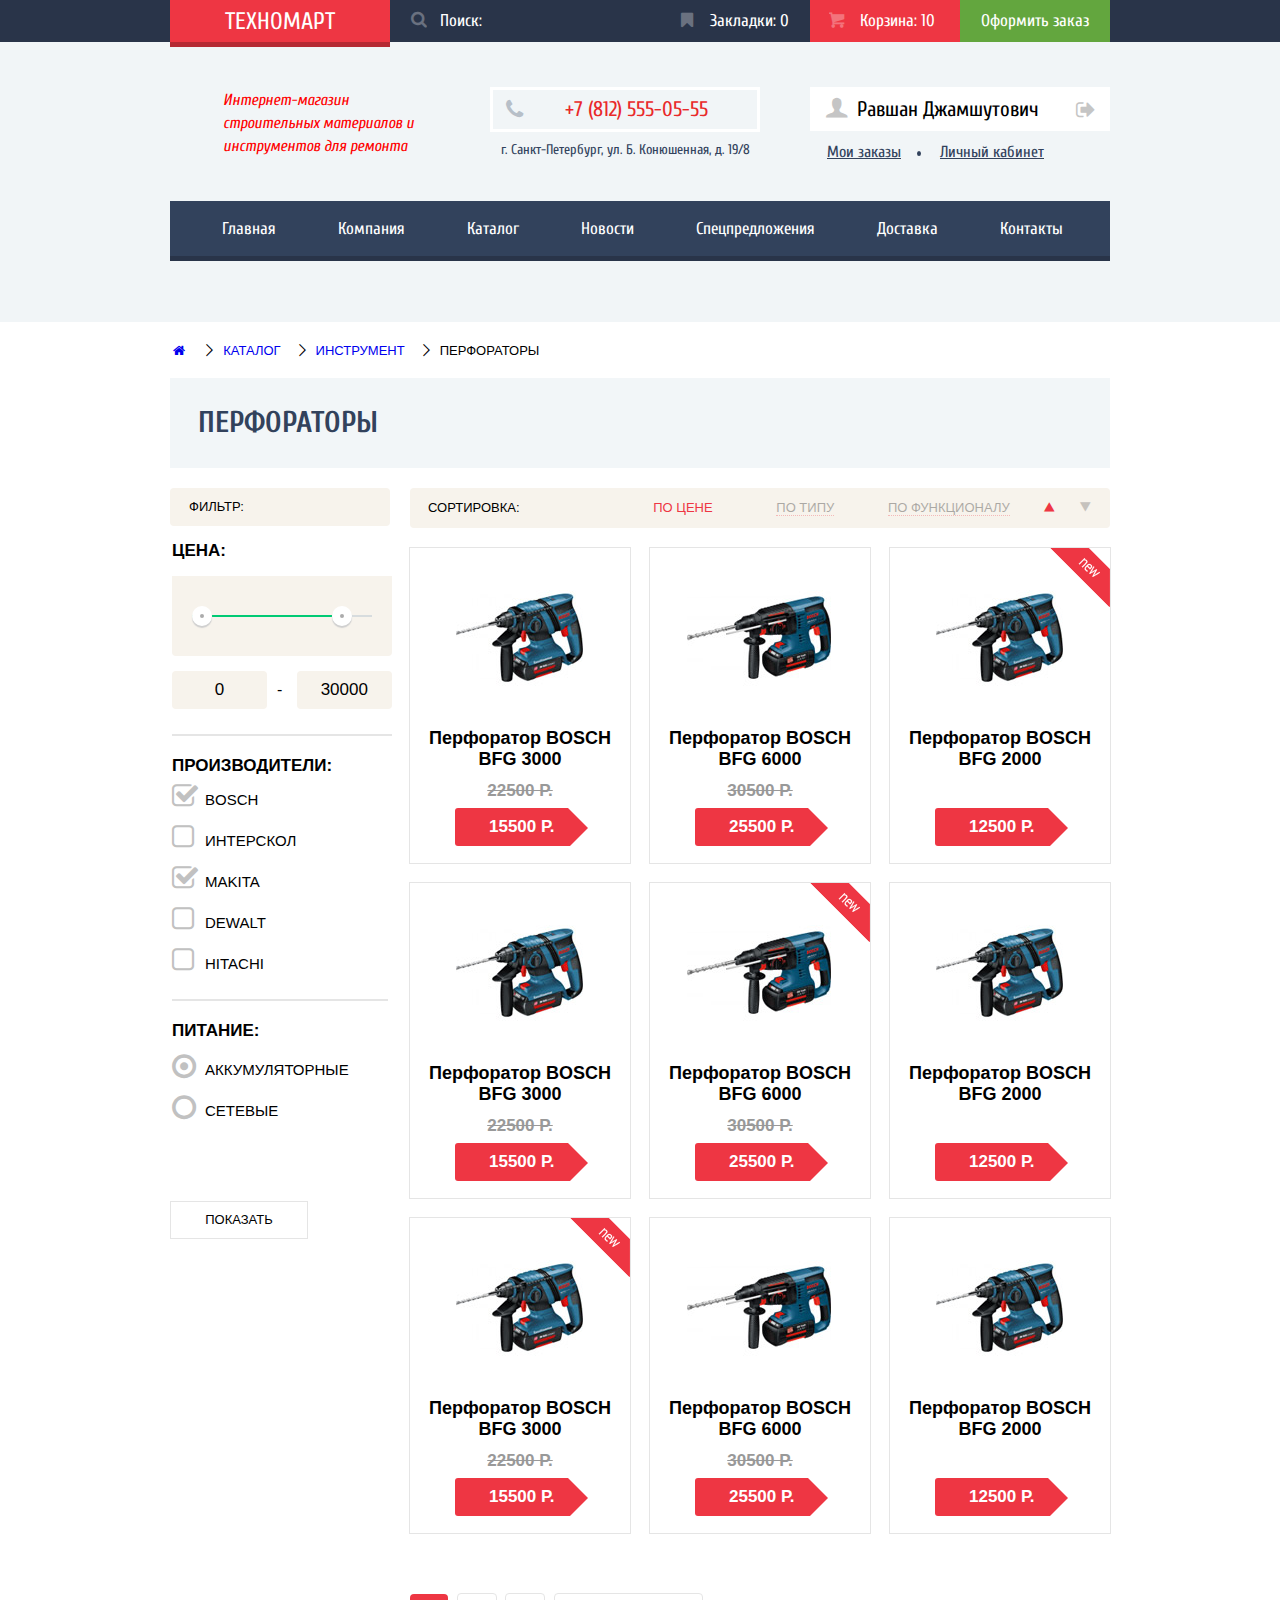
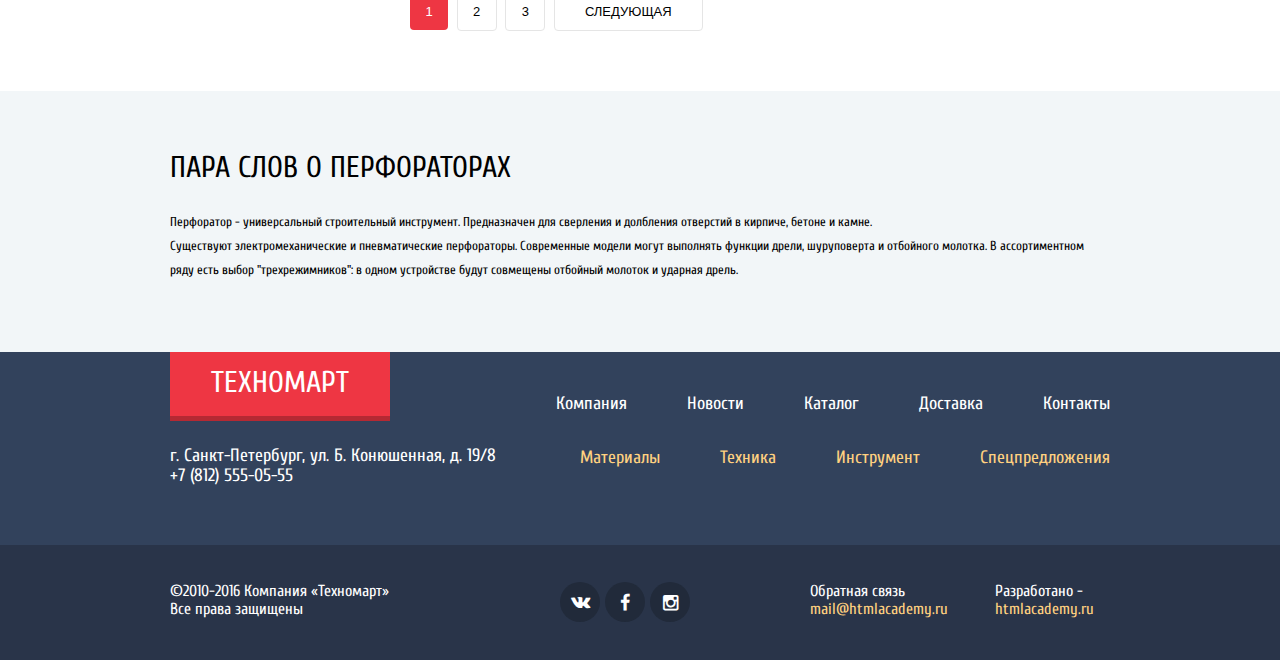
==== commit 7419c09e: "Исправление ошибок" ====
--- a/catalog.html
+++ b/catalog.html
@@ -6,14 +6,14 @@
     <link href="css/normalize.css" rel="stylesheet">
     <link href="http://fonts.googleapis.com/css?family=Cuprum:400,400italic,700,700italic&subset=cyrillic,latin" rel="stylesheet" type="text/css">
     <link href="http://fonts.googleapis.com/css?family=PT+Sans:400,700&subset=cyrillic-ext,latin" rel="stylesheet" type="text/css">
-    <link href="css/style.css" rel="stylesheet">
+    <link href="css/style-min.css" rel="stylesheet">
   </head>
   <body>
     <header class="main-header">
       <div class="header-user-block">
         <div class="container clearfix">
           <a class="logo" href="index.html">Техномарт</a>
-          <input type="search" name="search" id="search" value="Поиск:"><span></span>
+          <input type="text" name="search" value="Поиск:"><span></span>
           <a class="bookmarks" href="#">Закладки: 0</a>
           <a class="cart-full" href="#">Корзина: 10</a>
           <a class="cart-order" href="#">Оформить заказ</a>
@@ -319,17 +319,6 @@
           <a href="http://htmlacademy.ru">htmlacademy.ru</a>
         </div>
       </div>
-    </footer>
-    <script>
-
-      var popup = document.querySelector(".product-added");
-      var close = popup.querySelector(".popup-close");
-
-      close.addEventListener("click", function(event) {
-        event.preventDefault();
-        popup.classList.remove("show-content");
-      });
-
-    </script>
+    </footer>    
   </body>
 </html>
--- a/css/style-min.css
+++ b/css/style-min.css
@@ -0,0 +1 @@
+body{margin:0;padding:0;color:#000;font-weight:400;font-family:'Cuprum','Arial',sans-serif;font-size:18px;line-height:20px}@font-face{font-weight:400;font-style:normal;font-family:"symbols-technomart";src:url(../fonts/symbols-technomart.woff) format("woff"),url(../fonts/symbols-technomart.woff2) format("woff2")}[class*=" icon-"]::before,[class^=icon-]::before{display:inline-block;width:1em;margin-right:.2em;margin-left:.2em;font-weight:400;line-height:1em;font-family:"symbols-technomart";text-align:center;text-transform:none;text-decoration:inherit;font-style:normal;font-variant:normal;speak:none}.icon-left::before{content:"\3c"}.icon-right::before{content:"\3e"}.icon-basket::before{content:"\62"}.icon-facebook::before{content:"\66"}.icon-twitter::before{content:"\74"}.icon-vk::before{content:"\76"}.icon-up::before{content:"\2c4"}.icon-down::before{content:"\2c5"}.icon-left-big::before{content:"\2190"}.icon-right-big::before{content:"\2192"}.icon-login::before{content:"\2386"}.icon-logout::before{content:"\241b"}.icon-up-dir::before{content:"\25b2"}.icon-down-dir::before{content:"\25bc"}.icon-circle::before{content:"\25cb"}.icon-circle-dot::before{content:"\25cf"}.icon-star::before{content:"\2605"}.icon-check-off::before{content:"\2610"}.icon-check-on::before{content:"\2611"}.icon-youtube::before{content:"\f39e"}.icon-home::before{content:"🏠"}.icon-user::before{content:"👨"}.icon-phone::before{content:"📞"}.icon-instagramm::before{content:"📷"}.icon-search::before{content:"🔍"}.icon-bookmark::before{content:"🔖"}h1,h3{color:#32425c}h1,h2,h3{font-weight:700;font-family:'Cuprum','Arial',sans-serif;line-height:30px;text-transform:uppercase;font-size:30px}h2,h3{font-weight:400;line-height:24px;color:#000;margin:0 0 30px;padding:0}h3{font-size:36px;margin:6px 0 35px}.clearfix::after{content:"";display:table;clear:both}.header{height:280px;background-color:#f1f5f7;color:#000}.header-user-block a{color:#fff;text-decoration:none}.header-user-block{height:42px;background-color:#293449}.header-user-block .container{font-size:0}a.logo{display:inline-block;vertical-align:middle;text-align:center;width:220px;height:32px;padding-top:10px;background-color:#ee3643;box-shadow:0 5px 0 0 #b52933;font-size:24px;line-height:24px;text-transform:uppercase;color:#fff}a.logo:hover{background-color:#ca2c37}a.logo:active{background-color:#ba2732}.header-user-block input[type=text]{display:inline-block;vertical-align:middle;width:218px;padding-left:50px;padding-top:10px;padding-bottom:10px;background-color:#293449;color:#fff;font-family:inherit;font-size:17px;line-height:18px;border:none}.bookmarks:hover,.cart-empty:hover,.header-user-block input[type=text]:hover{background-color:#212a3a}.header-user-block input[type=text]+span{position:relative;display:inline-block;vertical-align:top}.header-user-block input[type=text]+span::before{content:"\1f50d";position:absolute;top:11px;left:-250px;width:17px;height:17px;line-height:17px;text-align:center;font-family:'symbols-technomart';font-size:17px;color:#fff;opacity:.3}.bookmarks:hover::before,.cart-empty:hover::before,.cart-full:hover::before,.header-user-block input[type=text]:hover+span::before{opacity:1}.header-user-block input[type=text]:focus{background-color:#fff;color:#000}.header-user-block input[type=text]:focus+span::before{color:#ee3643;opacity:1;outline:none}.bookmarks:active,.cart-empty:active{background-color:#161d29;opacity:.6}.bookmarks::before{content:"\1f516";position:absolute;top:12px;left:18px;width:17px;height:17px;line-height:18px;text-align:center;font-family:'symbols-technomart';font-size:17px;font-style:normal;color:#fff;opacity:.3}.bookmarks,.cart-empty,.cart-full{display:inline-block;vertical-align:middle;position:relative;width:100px;padding-left:50px;padding-top:12px;padding-bottom:12px;font-size:17px;line-height:18px}.cart-full{background-color:#ee3643}.cart-order{display:inline-block;vertical-align:middle;right:0;width:150px;text-align:center;font-size:17px;line-height:42px;background-color:#63a63e}.cart-order:hover{background-color:#5fbb2d}.cart-order:active{background-color:#518534}.cart-empty::before,.cart-full::before{content:"\62";position:absolute;top:12px;left:18px;width:17px;height:17px;line-height:18px;text-align:center;font-family:'symbols-technomart';font-size:17px;font-style:normal;color:#fff;opacity:.3}.container{width:940px;padding:0 10px;margin:0 auto}.shop-description{float:left;width:197px;padding-top:47px;padding-left:53px;font-family:'Cuprum','Arial',sans-serif;font-style:italic;color:red;font-size:16px;line-height:23px}.header-contacts{float:left;width:270px;margin-left:70px}.header-contacts .phone{position:relative;margin-top:45px;margin-bottom:6px;font-size:21px;line-height:39px;padding-left:72px;color:#e9292a;border:3px solid #fff}.header-contacts .phone::before{content:"\1f4de";position:absolute;top:10px;left:13px;text-align:center;font-family:'symbols-technomart';font-size:22px;line-height:18px;font-style:normal;color:#b7bfc8}.header-contacts .address{min-width:270px;text-align:center;font-size:14px;line-height:24px;color:#32425c}.authorization,.authorized{float:right;width:300px;margin-top:45px;text-align:right;font-size:21px;line-height:18px}.authorized,.icon-user{position:relative}.icon-user{display:block;text-align:left;padding:13px 35px 13px 47px;margin-bottom:12px;font-size:21px;line-height:18px;background-color:#fff;color:#000;text-decoration:none}.icon-logout,.icon-user:active{color:#c5c5c5}.icon-user::before{position:absolute;left:12px;top:10px;color:#c5c5c5}.icon-logout{position:absolute;width:40px;top:12px;right:10px;text-decoration:none}.login{display:inline-block;vertical-align:top;position:relative;text-align:left;color:#000;text-decoration:none;width:75px;background-color:#fff;padding-left:45px;padding-top:12px;padding-bottom:12px}.login::before{content:"\2386";position:absolute;top:12px;left:16px;width:19px;height:16px;line-height:18px;text-align:center;font-family:'symbols-technomart';font-size:22px;font-style:normal;color:#c5c5c5}.icon-logout:hover::before,.icon-user:hover::before,.login:hover::before{color:#32425c}.login:hover,.registration:hover{color:#ee3643}.icon-logout:active::before,.icon-user:active::before{color:#c5c5c5}.login:active,.registration:active{color:#b2b2b2}.registration{display:inline-block;vertical-align:top;text-align:center;color:#000;text-decoration:none;width:150px;background-color:#fff;padding-top:12px;padding-bottom:12px}.authorized-extra{text-align:left}.authorized-extra a{display:inline-block;vertical-align:top;position:relative;margin:0 17px;font-size:16px;line-height:18px;color:#32425c}.authorized-extra a::after{content:"";position:absolute;top:8px;right:-20px;width:4px;height:5px;border-radius:50%;background-color:#32425c}.authorized-extra a:last-child::after{width:0;height:0}.header-navigation{float:left;width:940px;background-color:#32425c;margin-top:39px;box-shadow:0 5px 0 0 #293449}.header-navigation ul{display:block;margin:0;padding:0 0 0 21px;font-size:0}.header-navigation li{display:inline-block;vertical-align:top}.header-navigation a{display:block;padding:19px 31px;color:#fff;text-decoration:none;font-size:17px;line-height:17px}.header-navigation a:hover,.services-sections li:hover{background-color:#293449}.header-navigation a:active{background-color:#1d2739;color:#868c95}.breadcrumbs{margin:18px 0;padding:0;list-style:none}.breadcrumbs li{display:inline-block;vertical-align:top;position:relative;margin-right:30px}.breadcrumbs li::after{position:absolute;right:-25px;content:"\3e";font-family:"symbols-technomart";font-size:14px;line-height:20px}.breadcrumbs li:last-child::after{font-size:0}.breadcrumbs a{text-transform:uppercase;text-decoration:none;font-family:'PTSans','Arial',sans-serif;font-size:13px;line-height:18px}.promo-block{margin-top:56px;margin-bottom:32px;position:relative}.new::before{position:absolute;top:0;right:0;width:60px;height:60px;content:'';background:#000;background:url(../img/new-flag.png) no-repeat 0 0}.promo{width:277px;height:100px;padding-top:23px;padding-left:23px;position:relative;margin-bottom:20px;font-family:'Cuprum','Arial',sans-serif}.promo span{font-weight:700;font-size:24px;line-height:30px;color:#fff}.promo a{display:block;width:135px;padding-top:10px;padding-bottom:10px;margin-top:12px;font-size:14px;line-height:18px;color:#fff;text-align:center;text-transform:uppercase;text-decoration:none;border-radius:3px;background-color:rgba(0,0,0,.1)}.promo a:hover{background-color:rgba(0,0,0,.2)}.promo a:active{background-color:rgba(0,0,0,.3)}.materials{float:left;margin-right:10px;background:#f6b22d url(../img/materials.png) no-repeat 210px 50%}.tech,.tool{float:left;margin-left:10px}.tool{margin-right:10px;background:#4aafde url(../img/instruments.png) no-repeat 195px 50%}.tech{background:#cc79d1 url(../img/tech.png) no-repeat 190px 50%}.slider{float:left;width:620px;position:relative}.icon-left,.icon-right{position:absolute;width:22px;height:40px;top:114px;font-size:45px;line-height:18px;color:#fff;cursor:pointer}.icon-left{left:25px}.icon-right{right:25px}.icon-left::before,.icon-right::before{width:22px;margin:0}.icon-left:hover,.icon-right:hover{opacity:.5}.slide{position:relative;display:none}.slide-description,.slide-name{position:absolute;left:25px;color:#fff}.slide-name{font-weight:700;text-transform:uppercase;top:27px;font-size:36px;line-height:30px}.slide-description{top:63px;font-size:18px;line-height:24px}.button{font-family:'Cuprum','Arial',sans-serif;font-weight:400;font-size:14px;line-height:18px;text-transform:uppercase;text-decoration:none;color:#fff;background-color:#ee3643;border-radius:3px;padding-top:10px;padding-bottom:10px}.button:hover{background-color:#ca2c37}.button:active{background-color:#ba2732}.promo-slider-btn{position:absolute;left:25px;bottom:25px;padding-left:49px;padding-right:45px}.sale{float:right;background:#85d179 url(../img/sale.png) no-repeat 195px 50%}.delivery{float:right;background:#f6b22d url(../img/delivery.png) no-repeat 190px 50%}.item-list,.items,.producer-list{font-size:0;margin-top:20px}.popular-goods-header,.popular-producers-header{height:90px;padding-left:30px;padding-right:24px;background-color:#f7f3ec}.popular-goods-header span,.popular-producers-header span{display:inline-block;vertical-align:middle;float:left;margin-top:32px;font-size:30px;line-height:30px;text-transform:uppercase;color:#32425c}.popular-goods-btn,.popular-producers-btn{display:inline-block;vertical-align:middle;width:252px;text-align:center;float:right;margin-top:25px}.popular-goods-btn:hover,.popular-producers-btn:hover{background-color:#ca2c37}.popular-goods-btn:active,.popular-producers-btn:active{background-color:#ba2732}.popular-item{display:inline-block;vertical-align:top;width:220px;min-height:315px;margin-right:20px;margin-bottom:20px;font-size:18px}.item,.popular-item{position:relative;line-height:20px;text-align:center;outline:1px solid #e5e5e5}.item:hover,.popular-item:hover,.popular-producer:hover{box-shadow:0 10px 25px rgba(41,52,73,.5);outline:none}.item:hover .item-buy,.popular-item:hover .item-buy,.to-cart{display:block}.item-buy{display:none;position:absolute;top:0;left:0;width:100%;height:180px;background-color:#fff}.item .img,.popular-item .img{position:relative;width:218px;height:180px}.item img,.popular-item img,.popular-producer img{position:absolute;top:0;left:0;right:0;bottom:0;margin:auto}.to-cart{position:relative;width:134px;margin:45px auto 7px;text-align:center;font-size:14px;text-transform:uppercase;text-decoration:none;color:#fff;background-color:#63a63e;padding-top:10px;padding-bottom:10px;border-radius:3px;box-shadow:inset 0 -3px 0 0 #367315}.to-cart:hover{background-color:#5fbb2d}.to-cart:active{background-color:#518534;box-shadow:none}.icon-basket::before{position:absolute;top:11px;left:13px;opacity:.3}.icon-basket:hover::before{opacity:1}.to-bookmarks{display:block;width:128px;margin-right:auto;margin-left:auto;text-align:center;font-size:14px;text-transform:uppercase;text-decoration:none;color:#32425c;padding-top:7px;padding-bottom:7px;border:3px solid #63a63e;border-radius:3px}.to-bookmarks:hover{border-color:#32425c}.to-bookmarks:active{opacity:.3}.item-name,.old-price,.price-btn{font-family:'PTSans','Arial',sans-serif;font-weight:700;font-size:18px;line-height:20px}.old-price,.price-btn{display:block;font-size:17px;line-height:18px}.old-price{margin-top:12px;text-decoration:line-through;color:#999}.price-btn{position:absolute;bottom:17px;left:45px;width:100px;color:#fff;text-decoration:none;text-transform:uppercase;text-align:left;background-color:#ee3643;border-radius:3px;padding-top:10px;padding-bottom:10px;padding-left:34px}.price-btn::after{content:"";position:absolute;top:0;right:-19px;width:0;height:0;border-style:solid;border-width:20px;border-color:#fff #fff #fff transparent}.popular-producer{display:inline-block;vertical-align:top;width:220px;height:143px;margin-right:20px;margin-bottom:20px;font-size:18px;outline:1px solid #e5e5e5}.popular-producer:active{box-shadow:0 4px 10px 0 rgba(41,52,73,.5);opacity:.3}.popular-producer a{display:block;width:100%;height:100%;position:relative}.popular-item:nth-child(4n),.popular-producer:nth-child(4n){margin-right:0}.services{position:relative;background-color:#f2f6f8;margin-top:65px;padding-top:75px}.services-header{margin-bottom:67px}.service-description p,.services-header p{font-family:'PTSans','Arial',sans-serif;font-size:13px;line-height:24px}.services-sections{display:block;position:relative;float:left;width:240px;margin:0;padding:0}.services-sections::after{position:absolute;content:"";width:10px;height:260px;right:0;top:-35px;background:url(../img/service-shadow.png) no-repeat}.services-sections li{display:block;width:217px;background-color:#32425c;font-family:'Cuprum','Arial',sans-serif;font-weight:700;font-size:21px;line-height:30px;color:#fff;list-style:none;padding-top:15px;padding-bottom:15px;padding-left:23px;border-top:1px solid #405069;border-bottom:1px solid #293449}.services-sections li.active{background-color:#fff;color:#32425c;border:none}.service-description{float:left;width:300px;margin-left:80px}.service{width:100%;height:284px;display:none}.delivery-service{background:url(../img/service-delivery.png) no-repeat right bottom}.guarantee-service{background:url(../img/service-guarantee.png) no-repeat right bottom}.credit-service{background:url(../img/service-credit.png) no-repeat right bottom}.credit-btn{display:inline-block;vertical-align:middle;width:195px;margin-top:15px;text-align:center}.about{margin-bottom:85px;padding-top:85px}.about p{font-family:'PTSans','Arial',sans-serif;font-size:13px;line-height:24px;margin-top:20px;margin-bottom:20px}.transport-companies{margin:0;padding:0 0 27px 36px;list-style:none}.transport-companies li{position:relative;margin-bottom:18px}.transport-companies li::before{position:absolute;content:"";left:-36px;top:50%;width:25px;height:2px;background-color:#fb565a}.more-btn{min-width:220px;display:inline-block;vertical-align:middle;text-align:center}.about-company{float:left;width:550px}.about-contacts{float:right;width:300px;position:relative}.map{display:block;margin-bottom:40px}.modal-content-map{position:fixed;display:none;top:50%;left:50%;width:940px;height:446px;margin-top:-233px;margin-left:-470px;background:#e9e5dc url(../img/map.jpg) no-repeat;box-shadow:0 0 16px 1px rgba(35,31,32,.5)}.feedback-btn{display:inline-block;vertical-align:middle;text-align:center;min-width:300px}.popup{position:absolute;display:none}.popup-close{position:absolute;top:9px;right:9px;width:21px;height:21px;cursor:pointer}.popup-close::after,.popup-close::before{content:"";position:absolute;top:8px;left:-2px;width:25px;height:6px;transform:rotate(45deg);background-color:#ee3643}.popup-close::after{transform:rotate(135deg)}.write-us{width:620px;height:375px;left:-480px;top:120px;padding-top:47px;background-color:#fff;box-shadow:0 20px 40px 0 rgba(0,1,1,.75);border-top:7px solid #ee3643}.write-us .name{width:216px;float:left;margin-left:80px}.write-us .e-mail{width:216px;float:right;margin-right:80px}.write-us input,.write-us textarea{border:2px solid #d7dcde;border-radius:3px;font-family:'PTSans','Arial',sans-serif;font-size:13px;line-height:18px}.write-us input{width:200px;height:33px;padding-left:12px;margin-bottom:22px}label[for=text]{display:block;margin-left:80px;margin-right:80px}.write-us textarea{padding:10px 12px;margin-bottom:37px;width:434px;height:90px;margin-left:80px}.write-us label{display:block;margin-bottom:8px}.write-us .btn{height:75px;padding-top:37px;background-color:#f1f1f1;text-align:center}.write-us .button{display:block;width:460px;margin-left:auto;margin-right:auto;font-family:'Cuprum','Arial',sans-serif;font-size:14px;line-height:18px;border:none;border-radius:3px}.main-footer{height:193px;background-color:#32425c;color:#fff}.main-footer a{color:#fff;text-decoration:none}.footer-mailto a:hover,.footer-site a:hover,.main-footer li>a:hover{text-decoration:underline}.main-footer li>a:active{opacity:.5;text-decoration:none}.main-footer .logo{font-size:30px;line-height:30px;padding-top:16px;padding-bottom:16px}.footer-contacts ul,.footer-navigation ul{padding:0;margin:0;list-style:none;display:block;float:right;font-size:18px;line-height:24px}.footer-navigation li{display:inline-block;vertical-align:bottom;margin-top:40px;margin-left:55px}.copyright-footer{padding-top:37px;padding-bottom:38px;background-color:#293449;color:#fff;font-size:16px;line-height:18px}.copyright-footer a{color:#ffd180;text-decoration:none}.copyright{float:left;width:230px}.copyright-footer-social{float:left;width:150px;margin-left:160px;font-size:0}.social-btn{display:inline-block;vertical-align:middle;position:relative;width:40px;height:40px;margin-right:5px;background-color:#212a3a;border-radius:20px}.social-btn:hover{background-color:#ee3643}.social-btn-fb::before,.social-btn-inst::before,.social-btn-vk::before{content:"\76";position:absolute;top:15px;left:11px;text-align:center;font-family:'symbols-technomart';font-size:18px;line-height:11px;color:#fff}.social-btn-fb::before,.social-btn-inst::before{content:"\66";top:16px;left:15px}.social-btn-inst::before{content:"\1f4f7";left:13px}.footer-mailto{float:left;min-width:140px;margin-left:100px}.footer-mailto a:active,.footer-site a:active{color:#ee3643}.footer-site{float:right;min-width:115px}.footer-contacts{margin-top:30px}.footer-contacts .address{float:left;width:340px}.footer-contacts li{display:inline-block;vertical-align:top;margin-left:55px}.footer-contacts a{color:#ffd180}.filters,main h1{text-transform:uppercase}main h1{margin:0 0 20px;padding:30px 0 30px 28px;color:#32425c;background-color:#f2f6f8}.filters{float:left;width:220px;font-family:'PTSans','Arial',sans-serif}.filter{display:block;padding:10px 19px;font-size:13px;line-height:18px;background-color:#f7f3ec;border-radius:4px}legend{font-size:17px;font-weight:700;line-height:30px}fieldset{border:none;padding:0}.range-filter{width:220px}.range-controls{position:relative;height:41px;margin-bottom:15px;padding-top:39px;padding-right:20px;padding-left:20px;border-bottom-right-radius:4px;border-bottom-left-radius:4px;background:#f7f3ec}.range-controls .scale{height:2px;background:#d7dcde}.range-controls .bar{width:140px;height:2px;background:#00ca74}.range-controls .toggle{position:absolute;top:30px;left:0;width:4px;height:4px;border:8px solid #fff;border-radius:50%;background:#ababab;box-shadow:0 2px 1px 0 #cfcfcf;cursor:pointer}.range-controls .min-toggle{left:20px}.range-controls .max-toggle{left:160px}.price-controls input{display:inline-block;width:75px;padding:10px;font-family:'PTSans','Arial',sans-serif;font-size:17px;line-height:18px;text-align:center;color:#000;border:none;border-radius:4px;background-color:#f7f3ec}.price-controls{white-space:nowrap;font-size:16px;line-height:18px}.min-price{margin-right:10px}.max-price{margin-left:10px}.price,.producers{margin-top:10px;padding-top:10px;padding-bottom:25px;border-bottom:2px solid #e5e5e5}fieldset label{font-size:15px;line-height:20px}.producers{margin-top:15px;padding-top:8px;padding-bottom:5px}.power{margin-top:15px;padding-top:13px}.label-input{position:relative;margin-bottom:20px;padding-left:33px;cursor:pointer}.label-input input{display:none}.checkbox-indicator::before,.radio-btn::before{position:absolute;margin:0;left:0;top:-3px;font-family:'symbols-technomart';font-size:28px;line-height:20px;color:#c1c1c1}.checkbox-indicator:hover::before,.radio-btn:hover::before{color:#b5b5b5;cursor:pointer}.checkbox-indicator.blocked::before,.radio-btn.blocked::before{color:#e9e9e9;cursor:default}.checkbox-indicator::before{content:'\2610'}.radio-btn::before{content:'\25cb'}input[type=checkbox]:checked+.checkbox-indicator::before{content:'\2611'}input[type=radio]:checked+.radio-btn::before{content:'\25cf'}.filters input[type=submit],.sort-by{font-family:'PTSans','Arial',sans-serif;font-size:13px;line-height:18px;text-transform:uppercase}.filters input[type=submit]{display:block;width:138px;margin-top:60px;padding-top:9px;padding-bottom:9px;border:1px solid #e5e5e5;background-color:#fff}.sort-by{padding:7px 0 8px 18px;background-color:#f7f3ec;border-radius:4px}.paginator li,.sorting,.up-down{display:inline-block;vertical-align:middle}.up-down{margin-left:20px}.sorting a{color:#000;opacity:.3;text-decoration:none;border-bottom:1px dotted #ee3643}.sorting a:hover{color:#000;border-bottom:1px solid #ee3643;opacity:1}.sorting span{margin-right:130px}.sorting .active{border:none;color:#ee3643;opacity:1}.up-down .active{color:#ee3643}.up-down a:hover{color:#000}.price-sort{margin-right:60px}.type-sort{margin-right:50px}.up-down a{color:#c6c2bd;text-decoration:none;font-size:23px;line-height:20px}.content{float:right;width:700px}.items{position:relative}.item{display:inline-block;vertical-align:top;width:220px;min-height:315px;margin-right:20px;margin-bottom:20px;font-size:18px}.item:nth-child(3n){margin-right:0}.paginator{padding:0;margin:40px 0 0;list-style:none;font-family:'PTSans','Arial',sans-serif;font-size:13px;line-height:18px}.paginator a{display:block;text-align:center;min-width:38px;text-decoration:none;text-transform:uppercase;color:#000;padding-top:9px;padding-bottom:9px;margin-right:5px;border:1px solid #e5e5e5;border-radius:4px}.paginator a:hover{border-color:#bdc6ca}.paginator a:active{border-color:#ee3643}.paginator .active-page{border:none;background-color:#ee3643;color:#fff}.paginator .active-page:active,.paginator .active-page:hover{border:none}.paginator .next-page{padding-left:30px;padding-right:30px}.about-product{padding-top:65px;padding-bottom:70px;background-color:#f2f6f8;margin-top:60px}.product-description p{margin:0;padding:0;font-size:13px;line-height:24px}.product-added{display:none;position:absolute;width:620px;border-top:7px solid #ee3643;text-align:center;padding-top:68px;background-color:#fff;z-index:10}.buttons,.product-added span{font-size:30px;line-height:18px}.product-added a{display:inline-block;vertical-align:middle;text-transform:uppercase}.buttons{background-color:#f1f1f1;margin-top:65px;padding-top:36px;padding-bottom:36px;font-size:14px}.checkout{width:220px;margin-right:20px}.continue{width:220px;background-color:#fff;padding-top:10px;padding-bottom:10px}.continue:hover{cursor:pointer}.show-content{display:block}.show-modal-content{display:block;animation:bounce .6s}@keyframes bounce{0%{transform:translateY(2000px)}70%{transform:translateY(-30px)}90%{transform:translateY(10px)}to{transform:translateY(0)}}.modal-error{animation:shake .6s}@keyframes shake{0%,to{transform:translateX(0)}10%,30%,50%,70%,90%{transform:translateX(-10px)}20%,40%,60%,80%{transform:translateX(10px)}}
